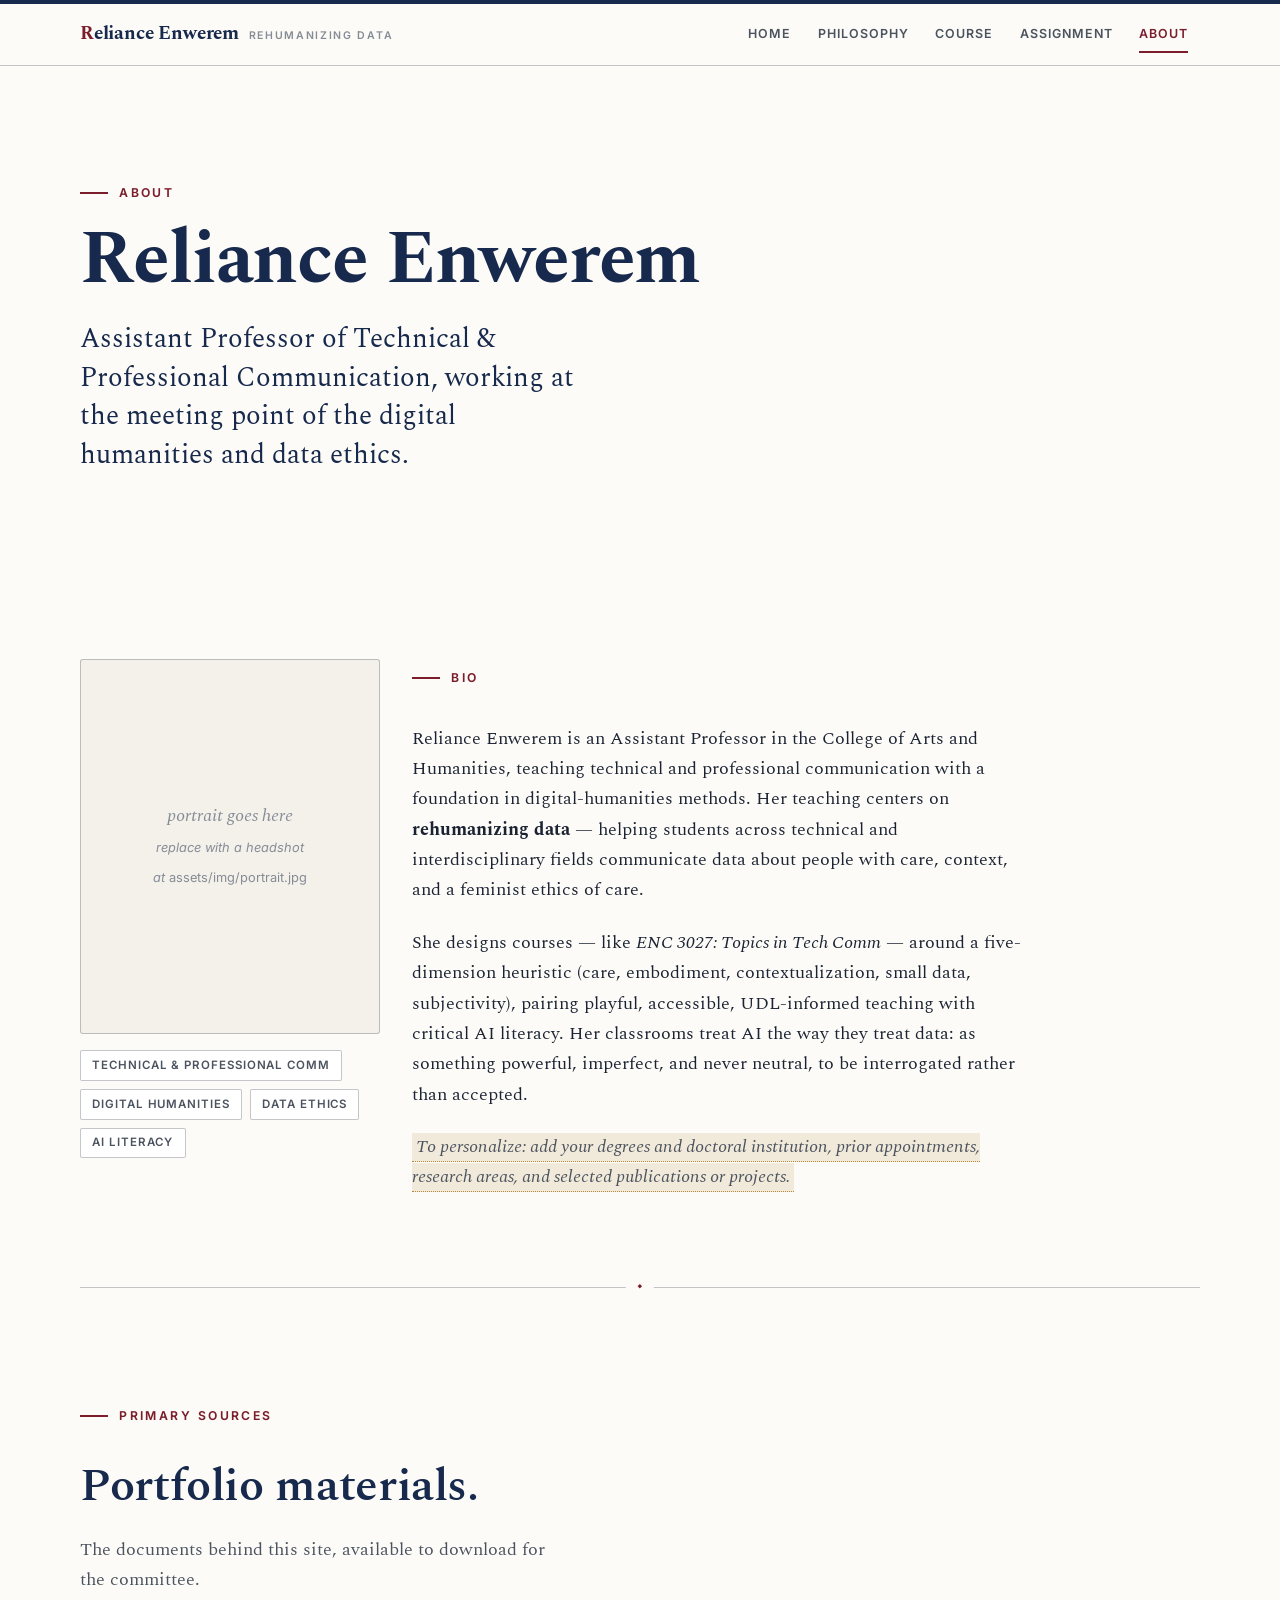
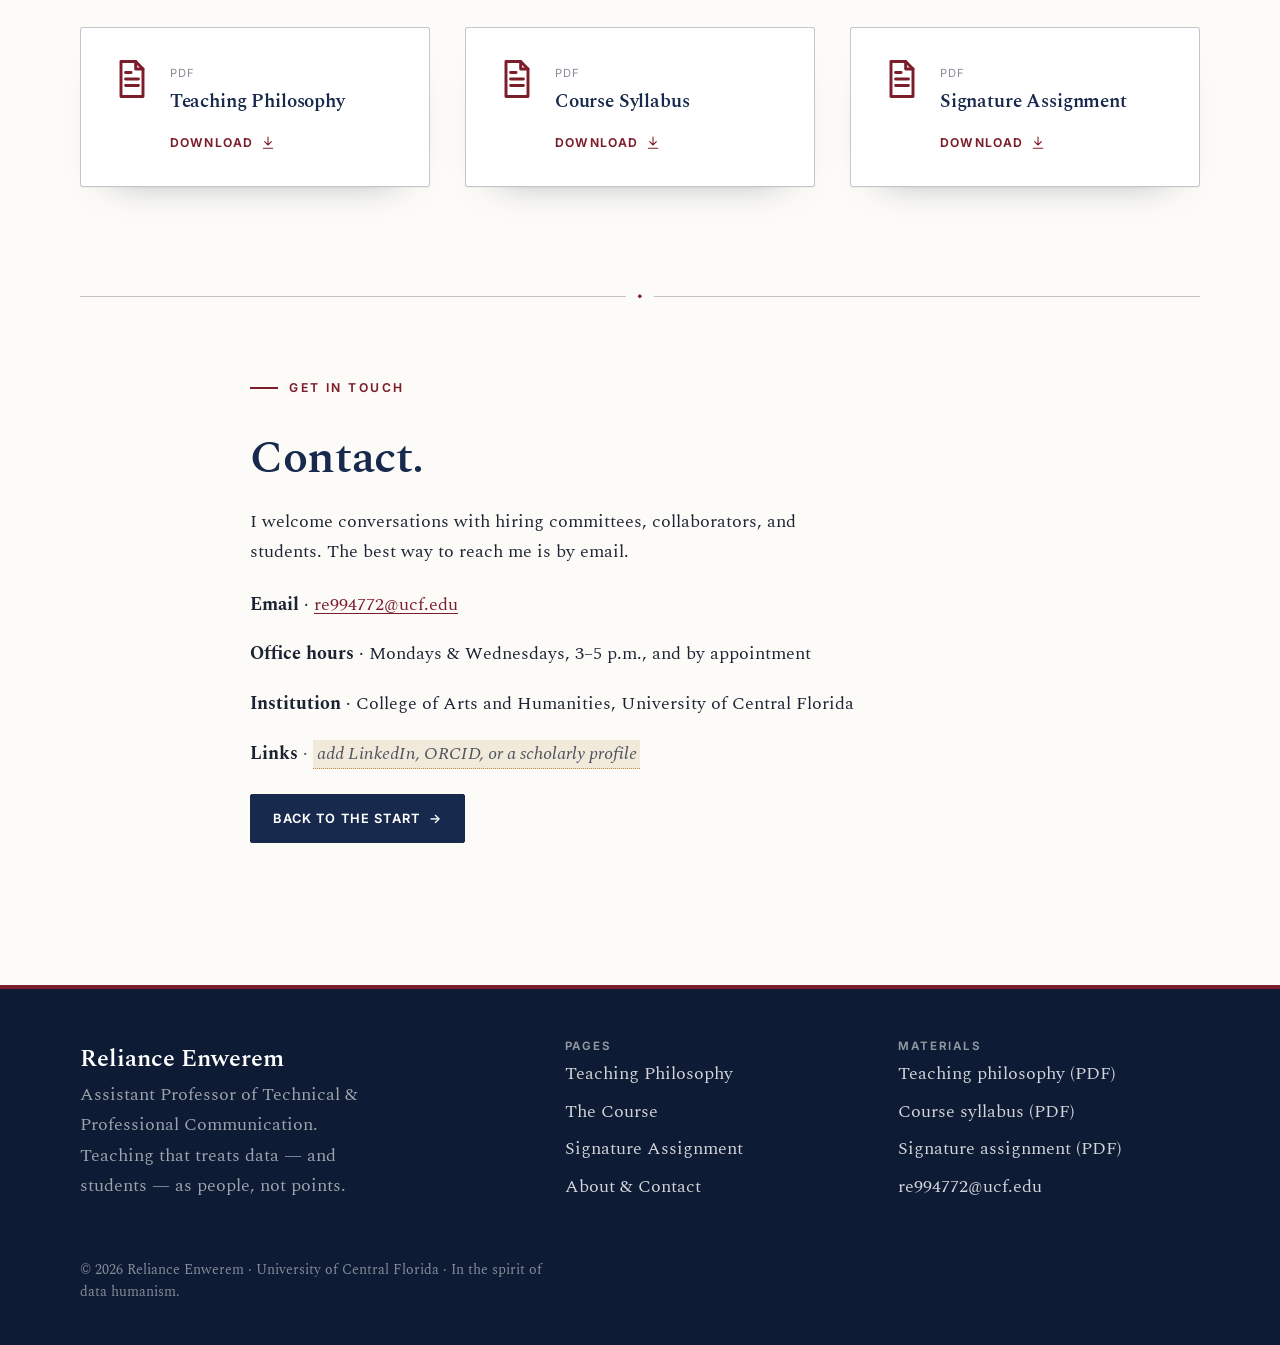
==== about.html @ 769ccdfd "Add teaching portfolio site Add a complete static teaching-portfolio site for Reliance Enwerem. New " ====
<!DOCTYPE html>
<html lang="en">
<head>
  <meta charset="utf-8">
  <meta name="viewport" content="width=device-width, initial-scale=1">
  <script>document.documentElement.classList.add('js');</script>
  <title>About &amp; Contact — Reliance Enwerem</title>
  <meta name="description" content="About Reliance Enwerem, Assistant Professor of Technical &amp; Professional Communication — teaching, digital humanities, and rehumanizing data. Contact and downloadable materials.">
  <link rel="preconnect" href="https://fonts.googleapis.com">
  <link rel="preconnect" href="https://fonts.gstatic.com" crossorigin>
  <link href="https://fonts.googleapis.com/css2?family=Spectral:ital,wght@0,400;0,500;0,600;0,700;1,400;1,500&family=Inter:wght@400;500;600;700&display=swap" rel="stylesheet">
  <link rel="stylesheet" href="assets/css/styles.css">
  <link rel="icon" href="data:image/svg+xml,%3Csvg xmlns='http://www.w3.org/2000/svg' viewBox='0 0 32 32'%3E%3Crect width='32' height='32' rx='4' fill='%2317294c'/%3E%3Crect y='27' width='32' height='5' fill='%237c1d2b'/%3E%3Ctext x='16' y='22' font-family='Georgia,serif' font-size='20' font-weight='700' fill='%23fcfbf7' text-anchor='middle'%3ER%3C/text%3E%3C/svg%3E">
</head>
<body>
  <a class="skip-link" href="#main">Skip to content</a>

  <svg class="svg-defs" aria-hidden="true" focusable="false" xmlns="http://www.w3.org/2000/svg"><defs>
    <filter id="sketch" x="-6%" y="-6%" width="112%" height="112%"><feTurbulence type="fractalNoise" baseFrequency="0.018" numOctaves="2" seed="7" result="n"/><feDisplacementMap in="SourceGraphic" in2="n" scale="2.2" xChannelSelector="R" yChannelSelector="G"/></filter>
    <symbol id="g-doc" viewBox="0 0 24 24"><g fill="none" stroke="currentColor" stroke-width="1.6" stroke-linecap="round" stroke-linejoin="round"><path d="M6 2.5h8l4 4v15H6Z"/><path d="M14 2.5v4h4M8.5 12h7M8.5 15.5h7M8.5 8.5h3"/></g></symbol>
    <symbol id="g-download" viewBox="0 0 24 24"><g fill="none" stroke="currentColor" stroke-width="1.6" stroke-linecap="round" stroke-linejoin="round"><path d="M12 3v12M7 10l5 5 5-5M5 20h14"/></g></symbol>
  </defs></svg>

  <header class="site-header">
    <div class="wrap nav">
      <a class="brand" href="index.html"><span><span class="brand-mark">R</span>eliance&nbsp;Enwerem</span> <small>rehumanizing data</small></a>
      <button class="nav-toggle" aria-expanded="false" aria-controls="nav-links">Menu</button>
      <nav aria-label="Primary">
        <ul class="nav-links" id="nav-links">
          <li><a href="index.html">Home</a></li>
          <li><a href="philosophy.html">Philosophy</a></li>
          <li><a href="course.html">Course</a></li>
          <li><a href="assignment.html">Assignment</a></li>
          <li><a href="about.html" aria-current="page">About</a></li>
        </ul>
      </nav>
    </div>
  </header>

  <main id="main">
    <section class="hero">
      <div class="wrap">
        <span class="eyebrow-hand">about</span>
        <h1>Reliance Enwerem</h1>
        <p class="lead">Assistant Professor of Technical &amp; Professional Communication, working at the meeting point of the digital humanities and data ethics.</p>
      </div>
    </section>

    <section class="section-tight">
      <div class="wrap">
        <div class="bio-layout reveal">
          <div>
            <div class="photo-slot" role="img" aria-label="Placeholder for a portrait of Reliance Enwerem">
              <span>portrait goes here<br><span style="font-family:var(--sans);font-size:0.8rem;color:var(--ink-faint)">replace with a headshot at&nbsp;<code>assets/img/portrait.jpg</code></span></span>
            </div>
            <ul class="chips" style="margin-top:1rem">
              <li class="chip">Technical &amp; Professional Comm</li>
              <li class="chip">Digital humanities</li>
              <li class="chip">Data ethics</li>
              <li class="chip">AI literacy</li>
            </ul>
          </div>
          <div class="stack">
            <span class="overline">Bio</span>
            <p>Reliance Enwerem is an Assistant Professor in the College of Arts and Humanities, teaching technical and professional communication with a foundation in digital-humanities methods. Her teaching centers on <strong>rehumanizing data</strong> — helping students across technical and interdisciplinary fields communicate data about people with care, context, and a feminist ethics of care.</p>
            <p>She designs courses — like <em>ENC&nbsp;3027: Topics in Tech Comm</em> — around a five-dimension heuristic (care, embodiment, contextualization, small data, subjectivity), pairing playful, accessible, UDL-informed teaching with critical AI literacy. Her classrooms treat AI the way they treat data: as something powerful, imperfect, and never neutral, to be interrogated rather than accepted.</p>
            <p class="muted"><span class="placeholder">To personalize: add your degrees and doctoral institution, prior appointments, research areas, and selected publications or projects.</span></p>
          </div>
        </div>
      </div>
    </section>

    <div class="wrap"><div class="rule" role="presentation"><svg viewBox="0 0 1200 22" preserveAspectRatio="none" fill="none"><path d="M4 12C120 4 240 18 360 11S600 3 720 12 960 20 1096 10 1180 12 1196 11" stroke="currentColor" stroke-width="2" stroke-linecap="round"/></svg></div></div>

    <!-- materials -->
    <section>
      <div class="wrap">
        <div class="stack reveal" style="margin-bottom:2rem">
          <span class="overline">Primary sources</span>
          <h2>Portfolio materials.</h2>
          <p class="muted" style="max-width:52ch">The documents behind this site, available to download for the committee.</p>
        </div>
        <div class="grid grid-3">
          <a class="card card-link doc-card reveal" href="documents/teaching-philosophy.pdf">
            <svg class="doc-icon" viewBox="0 0 24 24" aria-hidden="true"><use href="#g-doc"/></svg>
            <div class="doc-meta"><small>PDF</small><h3 style="margin:0.2rem 0 0.3rem;font-size:1.2rem">Teaching Philosophy</h3><span class="go">Download <svg viewBox="0 0 24 24" aria-hidden="true" style="width:16px;height:16px"><use href="#g-download"/></svg></span></div>
          </a>
          <a class="card card-link doc-card reveal" href="documents/course-syllabus.pdf">
            <svg class="doc-icon" viewBox="0 0 24 24" aria-hidden="true"><use href="#g-doc"/></svg>
            <div class="doc-meta"><small>PDF</small><h3 style="margin:0.2rem 0 0.3rem;font-size:1.2rem">Course Syllabus</h3><span class="go">Download <svg viewBox="0 0 24 24" aria-hidden="true" style="width:16px;height:16px"><use href="#g-download"/></svg></span></div>
          </a>
          <a class="card card-link doc-card reveal" href="documents/signature-assignment.pdf">
            <svg class="doc-icon" viewBox="0 0 24 24" aria-hidden="true"><use href="#g-doc"/></svg>
            <div class="doc-meta"><small>PDF</small><h3 style="margin:0.2rem 0 0.3rem;font-size:1.2rem">Signature Assignment</h3><span class="go">Download <svg viewBox="0 0 24 24" aria-hidden="true" style="width:16px;height:16px"><use href="#g-download"/></svg></span></div>
          </a>
        </div>
      </div>
    </section>

    <div class="wrap"><div class="rule" role="presentation"><svg viewBox="0 0 1200 22" preserveAspectRatio="none" fill="none"><path d="M4 11C120 19 240 4 360 12S600 20 720 11 960 3 1096 13 1180 11 1196 12" stroke="currentColor" stroke-width="2" stroke-linecap="round"/></svg></div></div>

    <!-- contact -->
    <section class="section-tight">
      <div class="wrap-narrow stack reveal">
        <span class="overline">Get in touch</span>
        <h2>Contact.</h2>
        <p>I welcome conversations with hiring committees, collaborators, and students. The best way to reach me is by email.</p>
        <ul style="list-style:none;padding:0;margin:0" class="stack">
          <li><strong>Email</strong> &middot; <a href="mailto:re994772@ucf.edu">re994772@ucf.edu</a></li>
          <li><strong>Office hours</strong> &middot; Mondays &amp; Wednesdays, 3&ndash;5&nbsp;p.m., and by appointment</li>
          <li><strong>Institution</strong> &middot; College of Arts and Humanities, University of Central Florida</li>
          <li class="muted"><strong>Links</strong> &middot; <span class="placeholder">add LinkedIn, ORCID, or a scholarly profile</span></li>
        </ul>
        <p style="margin-top:1.6rem"><a class="btn" href="index.html">Back to the start <span aria-hidden="true">→</span></a></p>
      </div>
    </section>
  </main>

  <footer class="site-footer">
    <div class="wrap footer-grid">
      <div>
        <p class="footer-sig mb-0">Reliance Enwerem</p>
        <p class="muted" style="max-width:34ch">Assistant Professor of Technical &amp; Professional Communication. Teaching that treats data — and students — as people, not points.</p>
      </div>
      <div>
        <h4>Pages</h4>
        <ul>
          <li><a href="philosophy.html">Teaching Philosophy</a></li>
          <li><a href="course.html">The Course</a></li>
          <li><a href="assignment.html">Signature Assignment</a></li>
          <li><a href="about.html">About &amp; Contact</a></li>
        </ul>
      </div>
      <div>
        <h4>Materials</h4>
        <ul>
          <li><a href="documents/teaching-philosophy.pdf">Teaching philosophy (PDF)</a></li>
          <li><a href="documents/course-syllabus.pdf">Course syllabus (PDF)</a></li>
          <li><a href="documents/signature-assignment.pdf">Signature assignment (PDF)</a></li>
          <li><a href="mailto:re994772@ucf.edu">re994772@ucf.edu</a></li>
        </ul>
      </div>
    </div>
    <div class="wrap footer-fine">
      <p class="mb-0">&copy; <span id="year">2026</span> Reliance Enwerem &middot; University of Central Florida &middot; In the spirit of data humanism.</p>
    </div>
  </footer>

  <script src="assets/js/main.js" defer></script>
</body>
</html>
---- assets/css/styles.css ----
/* =============================================================
   Rehumanizing Data — Teaching Portfolio of Reliance Enwerem
   Formal academic design system: serif, navy & oxblood, institutional restraint.
   Sections: tokens · base · typography · layout · rules · nav · hero ·
   callouts · cards · heuristic · reframe · timeline · bars · buttons ·
   footer · utilities · responsive · motion & a11y
   ============================================================= */

/* ---------- design tokens ---------- */
:root {
  --paper:       #fcfbf7;
  --paper-deep:  #f3f1ea;
  --paper-card:  #ffffff;
  --ink:         #1b2333;
  --ink-soft:    #4b535f;
  --ink-faint:   #868c96;

  --navy:        #17294c;
  --navy-deep:   #0e1b34;
  --crimson:     #7c1d2b;
  --crimson-deep:#5c1520;
  --gold:        #b48a3f;

  --line:        rgba(27, 35, 51, 0.13);
  --line-strong: rgba(27, 35, 51, 0.26);

  /* legacy aliases so component rules keep working after the re-skin */
  --accent:      var(--crimson);
  --accent-deep: var(--crimson-deep);
  --teal:        var(--navy);
  --teal-deep:   var(--navy-deep);

  --serif: "Spectral", "Hoefler Text", Georgia, "Times New Roman", serif;
  --sans:  "Inter", -apple-system, BlinkMacSystemFont, "Segoe UI", Roboto, sans-serif;
  --hand:  var(--serif);

  --measure: 68ch;
  --page-max: 1120px;
  --radius: 3px;
  --shadow-soft: 0 18px 44px -30px rgba(14, 27, 52, 0.5);
  --shadow-card: 0 1px 0 rgba(27,35,51,0.04), 0 20px 42px -34px rgba(14,27,52,0.55);
  --ease: cubic-bezier(0.22, 1, 0.36, 1);
}

/* ---------- base ---------- */
*, *::before, *::after { box-sizing: border-box; }
html { -webkit-text-size-adjust: 100%; scroll-behavior: smooth; }

body {
  margin: 0;
  font-family: var(--serif);
  font-size: clamp(1.02rem, 0.96rem + 0.28vw, 1.15rem);
  line-height: 1.65;
  color: var(--ink);
  background-color: var(--paper);
  text-rendering: optimizeLegibility;
  -webkit-font-smoothing: antialiased;
  overflow-x: hidden;
}

img, svg { max-width: 100%; height: auto; }
a { color: var(--crimson); text-underline-offset: 3px; text-decoration-thickness: 1px; }
a:hover { color: var(--crimson-deep); }

:focus-visible { outline: 3px solid var(--navy); outline-offset: 3px; border-radius: 2px; }
::selection { background: rgba(124, 29, 43, 0.15); }

.skip-link {
  position: absolute; left: -999px; top: 0; z-index: 100;
  background: var(--navy); color: #fff; padding: 0.6rem 1rem; border-radius: 0 0 var(--radius) 0;
}
.skip-link:focus { left: 0; color: #fff; }

.svg-defs { position: absolute; width: 0; height: 0; overflow: hidden; }

/* ---------- typography ---------- */
h1, h2, h3, h4 {
  font-family: var(--serif); font-weight: 600; line-height: 1.12;
  letter-spacing: -0.008em; color: var(--navy); margin: 0 0 0.5em;
}
h1 { font-size: clamp(2.5rem, 1.7rem + 3.9vw, 4.6rem); font-weight: 700; letter-spacing: -0.015em; }
h2 { font-size: clamp(1.85rem, 1.4rem + 1.9vw, 2.85rem); }
h3 { font-size: clamp(1.3rem, 1.12rem + 0.85vw, 1.65rem); }
h4 { font-size: 1.05rem; font-family: var(--sans); font-weight: 650; letter-spacing: 0.01em; color: var(--ink); }

p { max-width: var(--measure); margin: 0 0 1.2em; }
strong { font-weight: 650; color: var(--ink); }
em { font-style: italic; }

.overline, .eyebrow-hand {
  font-family: var(--sans); font-size: 0.76rem; font-weight: 640;
  letter-spacing: 0.2em; text-transform: uppercase; color: var(--crimson);
  display: inline-flex; align-items: center; gap: 0.7rem; margin-bottom: 1rem;
  transform: none;
}
.overline::before, .eyebrow-hand::before {
  content: ""; width: 28px; height: 2px; background: var(--crimson); display: inline-block;
}

.lead {
  font-family: var(--serif); font-size: clamp(1.3rem, 1.05rem + 1vw, 1.7rem);
  line-height: 1.42; font-weight: 400; color: var(--navy); max-width: 36ch;
}

blockquote {
  margin: 2rem 0; padding: 0.3rem 0 0.3rem 1.7rem; border-left: 3px solid var(--crimson);
  font-family: var(--serif); font-size: clamp(1.3rem, 1rem + 1.1vw, 1.85rem);
  line-height: 1.36; font-style: italic; color: var(--navy); max-width: 42ch;
}

/* ---------- layout ---------- */
.wrap { width: min(100% - 2.6rem, var(--page-max)); margin-inline: auto; }
.wrap-narrow { width: min(100% - 2.6rem, 780px); margin-inline: auto; }
section { padding-block: clamp(3.5rem, 2rem + 6vw, 7rem); }
.section-tight { padding-block: clamp(2.5rem, 1.5rem + 4vw, 4.5rem); }
.stack > * + * { margin-top: 1.2rem; }
.grid { display: grid; gap: clamp(1.4rem, 1rem + 1.5vw, 2.4rem); }
@media (min-width: 720px) {
  .grid-2 { grid-template-columns: repeat(2, 1fr); }
  .grid-3 { grid-template-columns: repeat(3, 1fr); }
}

/* ---------- rules / dividers (formal hairline + ornament) ---------- */
.rule { position: relative; width: 100%; height: 1px; background: var(--line-strong); margin: 0; }
.rule svg { display: none; }
.rule::after {
  content: "\25C6"; position: absolute; left: 50%; top: 50%; transform: translate(-50%, -50%);
  background: var(--paper); padding: 0 0.7rem; color: var(--crimson); font-size: 0.62rem; line-height: 1;
}

/* ---------- site header / nav ---------- */
.site-header {
  position: sticky; top: 0; z-index: 40; background: color-mix(in srgb, var(--paper) 90%, transparent);
  backdrop-filter: blur(8px); border-top: 4px solid var(--navy); border-bottom: 1px solid var(--line-strong);
}
.nav { display: flex; align-items: center; justify-content: space-between; gap: 1rem; padding-block: 0.85rem; }
.brand { display: inline-flex; align-items: baseline; gap: 0.6rem; text-decoration: none; color: var(--navy); }
.brand > span:first-child { font-family: var(--serif); font-weight: 700; font-size: 1.2rem; letter-spacing: -0.01em; }
.brand .brand-mark { color: var(--crimson); }
.brand small {
  font-family: var(--sans); font-size: 0.66rem; font-weight: 600; letter-spacing: 0.16em;
  text-transform: uppercase; color: var(--ink-faint);
}
.nav-links { display: flex; align-items: center; gap: 0.15rem; list-style: none; margin: 0; padding: 0; }
.nav-links a {
  display: inline-block; padding: 0.4rem 0.75rem; border-radius: 2px;
  font-family: var(--sans); font-size: 0.78rem; font-weight: 600; letter-spacing: 0.08em;
  text-transform: uppercase; color: var(--ink-soft); text-decoration: none; position: relative;
  transition: color 0.2s var(--ease);
}
.nav-links a:hover { color: var(--navy); }
.nav-links a[aria-current="page"] { color: var(--crimson); }
.nav-links a[aria-current="page"]::after {
  content: ""; position: absolute; left: 0.75rem; right: 0.75rem; bottom: -0.1rem; height: 2px; background: var(--crimson);
}
.nav-toggle {
  display: none; background: none; border: 1px solid var(--line-strong); border-radius: 2px;
  padding: 0.45rem 0.7rem; cursor: pointer; color: var(--navy);
  font-family: var(--sans); font-size: 0.75rem; font-weight: 650; letter-spacing: 0.12em; text-transform: uppercase;
}
@media (max-width: 760px) {
  .nav-toggle { display: inline-flex; }
  .nav-links {
    position: absolute; inset: 100% 0 auto 0; flex-direction: column; align-items: stretch; gap: 0;
    background: var(--paper); border-bottom: 1px solid var(--line-strong); padding: 0.4rem 1.3rem 1rem; box-shadow: var(--shadow-soft);
  }
  .nav-links[hidden] { display: none; }
  .nav-links a { padding: 0.75rem 0.4rem; font-size: 0.82rem; border-bottom: 1px solid var(--line); }
  .nav-links a[aria-current="page"]::after { display: none; }
}

/* ---------- hero ---------- */
.hero { position: relative; padding-block: clamp(3rem, 2rem + 6vw, 7rem) clamp(2.5rem, 2rem + 4vw, 5rem); }
.hero h1 { margin-bottom: 0.25em; }
.hero .thesis { font-family: var(--serif); font-style: italic; font-weight: 500; color: var(--crimson); }
.hero-grid { display: grid; gap: 2.4rem; align-items: end; }
@media (min-width: 860px) { .hero-grid { grid-template-columns: 1.45fr 1fr; } }

/* ---------- callouts (formerly hand annotations) ---------- */
.aside-note {
  font-family: var(--serif); font-style: italic; font-size: 1.18rem; line-height: 1.4; color: var(--navy);
  background: rgba(23, 41, 76, 0.05); border-left: 3px solid var(--navy);
  padding: 1rem 1.2rem; border-radius: 0 var(--radius) var(--radius) 0; max-width: 34ch; transform: none;
}
.marginalia { font-family: var(--serif); font-style: italic; font-size: 1.05rem; color: var(--ink-soft); transform: none; }
.annotate { font-family: var(--serif); font-style: italic; font-size: 1.15rem; color: var(--crimson); }
.circled { color: var(--crimson); font-weight: 600; }
.circled::after { display: none; }

/* ---------- cards ---------- */
.card {
  position: relative; background: var(--paper-card); border: 1px solid var(--line-strong); border-radius: var(--radius);
  padding: clamp(1.4rem, 1rem + 1vw, 2rem); box-shadow: var(--shadow-card);
}
.card::before { display: none; }
.card h3 { margin-top: 0; }
.card .num { font-family: var(--serif); font-size: 2.5rem; font-weight: 600; color: var(--crimson); line-height: 1; display: block; margin-bottom: 0.4rem; }
.card-link { display: block; text-decoration: none; color: inherit; transition: transform 0.22s var(--ease), box-shadow 0.22s var(--ease), border-color 0.22s var(--ease); }
.card-link:hover { transform: translateY(-4px); border-color: var(--navy); box-shadow: 0 26px 48px -34px rgba(14,27,52,0.6); }
.card-link:hover h3 { color: var(--crimson); }
.card .go {
  font-family: var(--sans); font-weight: 650; font-size: 0.76rem; text-transform: uppercase; letter-spacing: 0.1em;
  color: var(--crimson); margin-top: 1rem; display: inline-flex; align-items: center; gap: 0.4rem;
}

/* chips */
.chips { display: flex; flex-wrap: wrap; gap: 0.5rem; list-style: none; padding: 0; margin: 0; }
.chip {
  font-family: var(--sans); font-size: 0.72rem; font-weight: 600; letter-spacing: 0.08em; text-transform: uppercase;
  padding: 0.3rem 0.7rem; border: 1px solid var(--line-strong); border-radius: 2px; color: var(--ink-soft); background: var(--paper-card);
}

/* ---------- heuristic explorer ---------- */
.heuristic { display: grid; gap: 1.8rem; }
@media (min-width: 820px) { .heuristic { grid-template-columns: minmax(260px, 340px) 1fr; align-items: start; } }
.heuristic-list { display: flex; flex-wrap: wrap; gap: 0.6rem; padding: 0; margin: 0; list-style: none; }
@media (min-width: 820px) { .heuristic-list { flex-direction: column; flex-wrap: nowrap; } }
.heuristic-tab {
  display: flex; align-items: center; gap: 0.9rem; width: 100%; padding: 0.8rem 0.95rem;
  background: var(--paper-card); border: 1px solid var(--line-strong); border-radius: var(--radius);
  font-family: var(--serif); font-size: 1.2rem; color: var(--navy); cursor: pointer; text-align: left;
  transition: all 0.2s var(--ease);
}
.heuristic-tab .glyph { flex: 0 0 38px; width: 38px; height: 38px; color: var(--ink-soft); }
.heuristic-tab:hover { border-color: var(--navy); }
.heuristic-tab[aria-selected="true"] { background: var(--navy); color: #fff; border-color: var(--navy); }
.heuristic-tab[aria-selected="true"] .glyph { color: var(--gold); }
.heuristic-panel {
  background: var(--paper-card); border: 1px solid var(--line-strong); border-top: 3px solid var(--crimson);
  border-radius: var(--radius); padding: clamp(1.5rem, 1rem + 1.5vw, 2.4rem); box-shadow: var(--shadow-card); min-height: 260px;
}
.heuristic-panel .panel-glyph { width: 60px; height: 60px; color: var(--crimson); margin-bottom: 0.7rem; }
.heuristic-panel h3 { margin: 0 0 0.2rem; }
.heuristic-panel .def { font-family: var(--serif); font-size: 1.15rem; font-style: italic; color: var(--ink-soft); margin-bottom: 1rem; }
.heuristic-panel .in-practice { font-family: var(--sans); font-size: 0.72rem; font-weight: 650; letter-spacing: 0.14em; text-transform: uppercase; color: var(--crimson); display: block; margin-bottom: 0.4rem; }
.panel-fade { animation: fade-up 0.4s var(--ease); }

/* ---------- datafied <-> rehumanized reframe ---------- */
.reframe { background: var(--paper-card); border-radius: var(--radius); overflow: hidden; border: 1px solid var(--line-strong); box-shadow: var(--shadow-card); }
.reframe-head { display: flex; flex-wrap: wrap; align-items: center; justify-content: space-between; gap: 1rem; padding: 1.3rem clamp(1.2rem,1rem+1vw,2rem) 0; }
.switch { display: inline-flex; align-items: stretch; background: var(--paper-deep); border: 1px solid var(--line-strong); border-radius: 999px; padding: 4px; gap: 4px; position: relative; }
.switch button {
  font-family: var(--sans); font-weight: 640; font-size: 0.74rem; letter-spacing: 0.1em; text-transform: uppercase;
  border: none; background: none; color: var(--ink-soft); cursor: pointer; padding: 0.5rem 1.1rem; border-radius: 999px;
  transition: color 0.25s var(--ease); z-index: 1;
}
.switch button[aria-pressed="true"] { color: #fff; }
.switch .thumb { position: absolute; top: 4px; bottom: 4px; left: 4px; width: calc(50% - 4px); border-radius: 999px; background: var(--navy); transition: transform 0.32s var(--ease), background 0.32s var(--ease); z-index: 0; }
.switch[data-mode="rehumanized"] .thumb { transform: translateX(100%); background: var(--crimson); }
.reframe-body { padding: 1.4rem clamp(1.2rem,1rem+1vw,2rem) 1.8rem; }
.reframe-view { display: none; }
.reframe-view.is-active { display: block; animation: fade-up 0.45s var(--ease); }
.reframe-view .stat { font-family: var(--serif); font-size: clamp(2.6rem, 1.6rem + 3.4vw, 4.2rem); font-weight: 700; line-height: 1; }
.reframe-view[data-view="datafied"] .stat { color: var(--navy); }
.reframe-view[data-view="rehumanized"] .stat { color: var(--crimson); }
.reframe-view[data-view="datafied"] p:not(.reframe-caption) { color: var(--ink-soft); }
.reframe-caption { font-family: var(--serif); font-style: italic; font-size: 1.12rem; color: var(--ink-soft); margin-top: 0.7rem; }

/* ---------- timeline / scaffold ---------- */
.timeline { position: relative; list-style: none; margin: 0; padding: 0; }
.timeline::before { content: ""; position: absolute; left: 15px; top: 8px; bottom: 8px; width: 1px; background: var(--line-strong); }
.tl-item { position: relative; padding: 0 0 1.6rem 3.2rem; }
.tl-item .dot {
  position: absolute; left: 3px; top: 2px; width: 26px; height: 26px; border-radius: 50%;
  background: var(--paper-card); border: 1.5px solid var(--navy); color: var(--navy);
  display: grid; place-items: center; font-family: var(--serif); font-weight: 650; font-size: 0.85rem;
}
.tl-item[data-stage="2"] .dot { border-color: var(--crimson); color: var(--crimson); }
.tl-toggle {
  width: 100%; text-align: left; background: var(--paper-card); border: 1px solid var(--line-strong); border-radius: var(--radius);
  padding: 0.9rem 1.1rem; cursor: pointer; display: flex; justify-content: space-between; align-items: center; gap: 1rem;
  font-family: inherit; color: inherit; transition: border-color 0.2s var(--ease); }
.tl-toggle:hover { border-color: var(--navy); }
.tl-toggle .tl-title { font-family: var(--serif); font-size: 1.18rem; font-weight: 600; color: var(--navy); }
.tl-toggle .tl-meta { font-family: var(--sans); font-size: 0.72rem; font-weight: 600; letter-spacing: 0.08em; text-transform: uppercase; color: var(--crimson); }
.tl-toggle .caret { transition: transform 0.25s var(--ease); color: var(--ink-faint); }
.tl-toggle[aria-expanded="true"] .caret { transform: rotate(90deg); }
.tl-detail[hidden] { display: none; }
.tl-detail-inner { padding: 1rem 1.1rem 0.4rem; }
.tl-detail-inner p:last-child { margin-bottom: 0; }

.due {
  display: inline-block; font-family: var(--sans); font-size: 0.68rem; font-weight: 650; letter-spacing: 0.08em; text-transform: uppercase;
  color: #fff; background: var(--crimson); padding: 0.14rem 0.55rem; border-radius: 2px; margin-left: 0.3rem; vertical-align: middle;
}

/* ---------- assessment bars ---------- */
.bars { display: grid; gap: 0.9rem; margin: 1.5rem 0; }
.bar-row { display: grid; grid-template-columns: 1fr; gap: 0.3rem; }
.bar-label { display: flex; justify-content: space-between; font-size: 0.98rem; }
.bar-label b { font-family: var(--serif); color: var(--crimson); }
.bar-track { height: 14px; background: var(--paper-deep); border: 1px solid var(--line-strong); border-radius: 2px; overflow: hidden; }
.bar-fill { height: 100%; background: var(--navy); border-radius: 0; transform-origin: left; transform: scaleX(var(--pct, 0)); transition: transform 1s var(--ease); }

/* ---------- buttons ---------- */
.btn {
  display: inline-flex; align-items: center; gap: 0.55rem; font-family: var(--sans); font-weight: 640; font-size: 0.8rem;
  letter-spacing: 0.09em; text-transform: uppercase; text-decoration: none; cursor: pointer;
  padding: 0.8rem 1.4rem; border-radius: 2px; border: 1.5px solid var(--navy); background: var(--navy); color: #fff;
  transition: background 0.2s var(--ease), border-color 0.2s var(--ease), transform 0.2s var(--ease);
}
.btn:hover { transform: translateY(-2px); background: var(--crimson); border-color: var(--crimson); color: #fff; }
.btn-ghost { background: transparent; color: var(--navy); }
.btn-ghost:hover { background: var(--navy); color: #fff; border-color: var(--navy); }

/* download cards */
.doc-card { display: flex; gap: 1rem; align-items: flex-start; text-decoration: none; color: inherit; }
.doc-card .doc-icon { flex: 0 0 44px; color: var(--crimson); }
.doc-card .doc-meta small { font-family: var(--sans); font-size: 0.7rem; color: var(--ink-faint); letter-spacing: 0.1em; text-transform: uppercase; }

/* about-page bio layout */
.bio-layout { display: grid; gap: 2rem; }
@media (min-width: 760px) { .bio-layout { grid-template-columns: 300px 1fr; align-items: start; } }

/* photo slot */
.photo-slot {
  aspect-ratio: 4/5; border: 1px solid var(--line-strong); border-radius: var(--radius); display: grid; place-items: center;
  text-align: center; color: var(--ink-faint); font-family: var(--serif); font-style: italic; font-size: 1.15rem;
  background: var(--paper-deep); padding: 1rem;
}
.photo-slot code { font-family: var(--sans); font-style: normal; }

/* placeholder marker */
.placeholder { background: rgba(180, 138, 63, 0.16); border-bottom: 1px dotted var(--gold); padding: 0 0.2em; font-style: italic; }

/* ---------- footer (deep navy masthead) ---------- */
.site-footer { margin-top: 3rem; background: var(--navy-deep); color: rgba(255,255,255,0.78); padding-block: 3.2rem 2.6rem; border-top: 4px solid var(--crimson); }
.footer-grid { display: grid; gap: 2rem; }
@media (min-width: 720px) { .footer-grid { grid-template-columns: 1.5fr 1fr 1fr; } }
.site-footer h4 { font-family: var(--sans); font-size: 0.72rem; letter-spacing: 0.16em; text-transform: uppercase; color: rgba(255,255,255,0.55); }
.site-footer ul { list-style: none; margin: 0; padding: 0; }
.site-footer li { margin-bottom: 0.45rem; }
.site-footer a { color: rgba(255,255,255,0.82); text-decoration: none; }
.site-footer a:hover { color: #fff; text-decoration: underline; text-decoration-color: var(--crimson); }
.site-footer .muted { color: rgba(255,255,255,0.6); }
.footer-sig { font-family: var(--serif); font-size: 1.5rem; font-weight: 600; color: #fff; }
.footer-fine { margin-top: 2.2rem; font-size: 0.85rem; color: rgba(255,255,255,0.5); }

/* ---------- utilities ---------- */
.text-hand { font-family: var(--serif); font-style: italic; }
.text-center { text-align: center; }
.accent { color: var(--crimson); }
.muted { color: var(--ink-soft); }
.mt-0 { margin-top: 0; } .mb-0 { margin-bottom: 0; }
.hide { display: none !important; }
.reveal { transition: opacity 0.7s var(--ease), transform 0.7s var(--ease); }
html.js .reveal { opacity: 0; transform: translateY(20px); }
html.js .reveal.in { opacity: 1; transform: none; }
.tilt-l, .tilt-r { transform: none; }

/* ---------- animations ---------- */
@keyframes fade-up { from { opacity: 0; transform: translateY(12px); } to { opacity: 1; transform: none; } }

/* ---------- responsive ---------- */
@media (max-width: 520px) {
  blockquote { font-size: 1.25rem; }
  .arc-week { grid-template-columns: 1fr; }
  .hero { padding-top: 2rem; }
}

/* ---------- motion & accessibility preferences ---------- */
@media (prefers-reduced-motion: reduce) {
  * { animation-duration: 0.001ms !important; animation-iteration-count: 1 !important;
      transition-duration: 0.001ms !important; scroll-behavior: auto !important; }
  html.js .reveal { opacity: 1 !important; transform: none !important; }
}
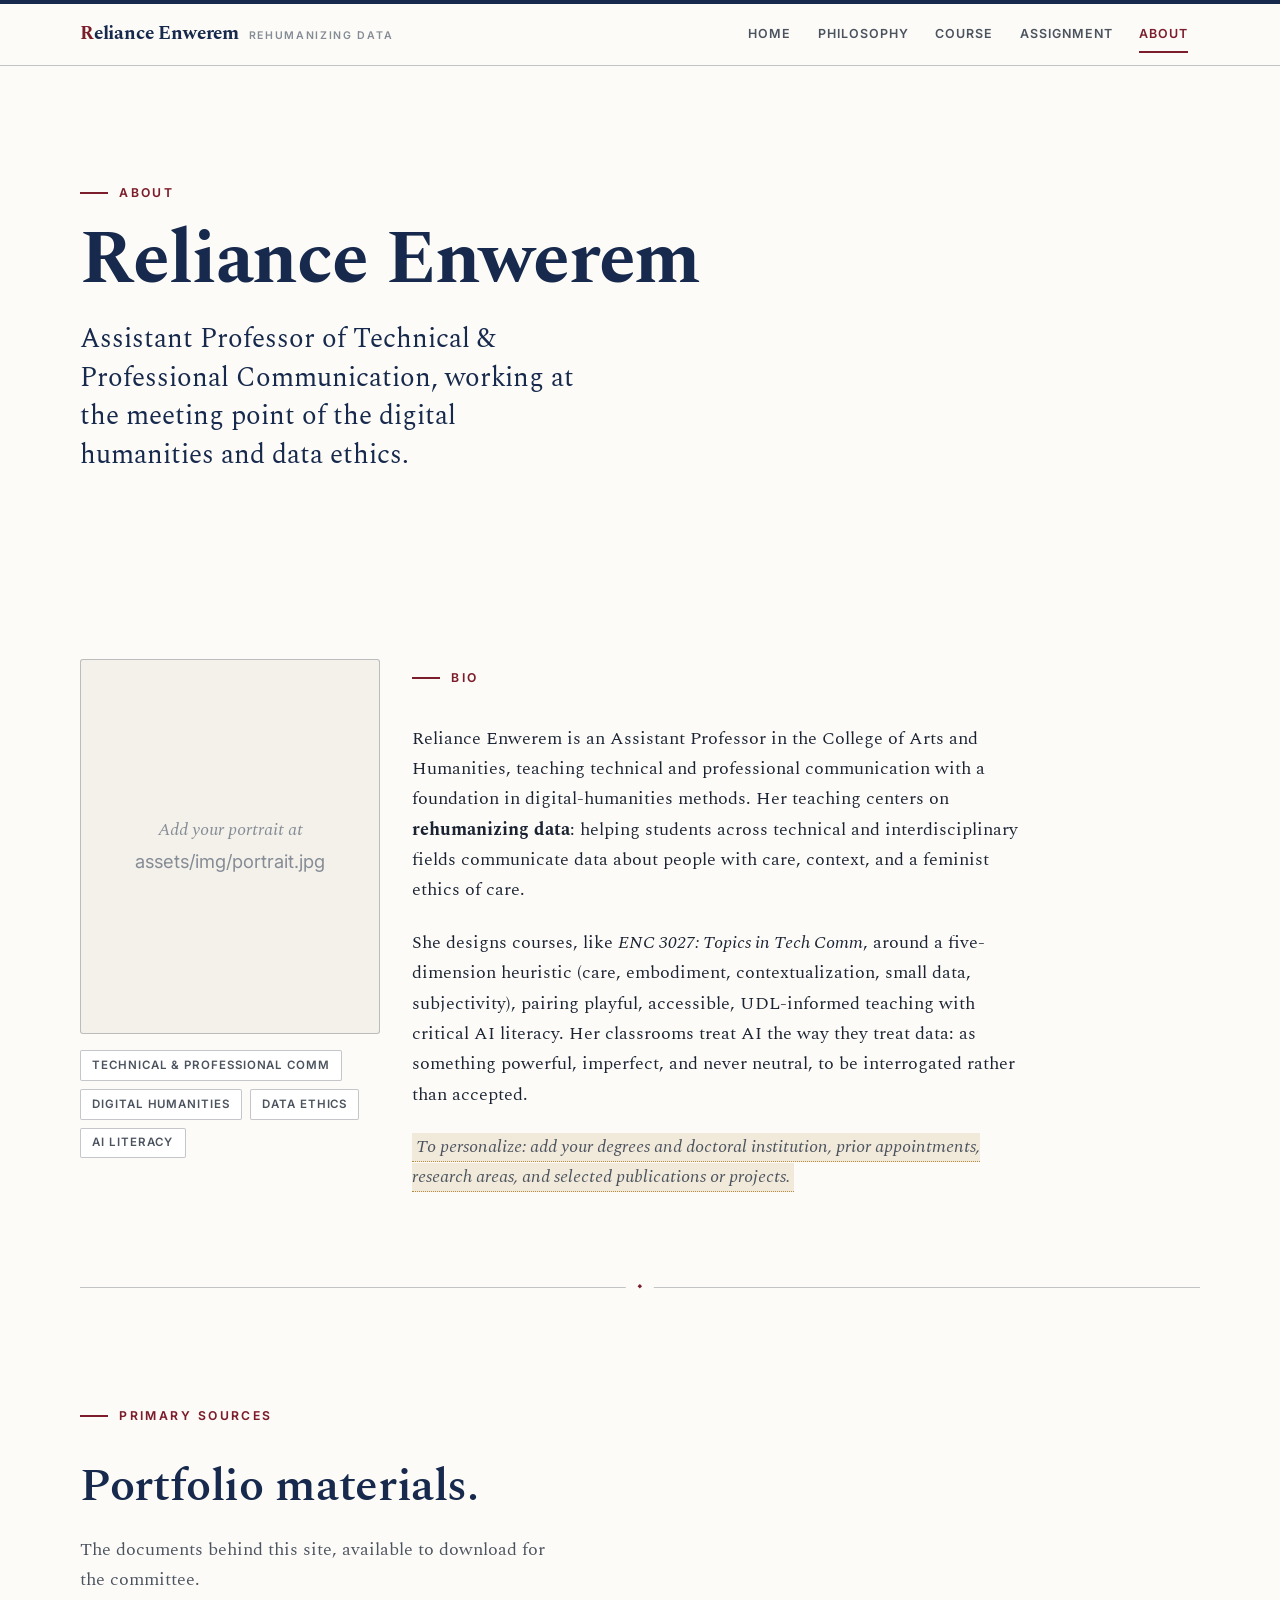
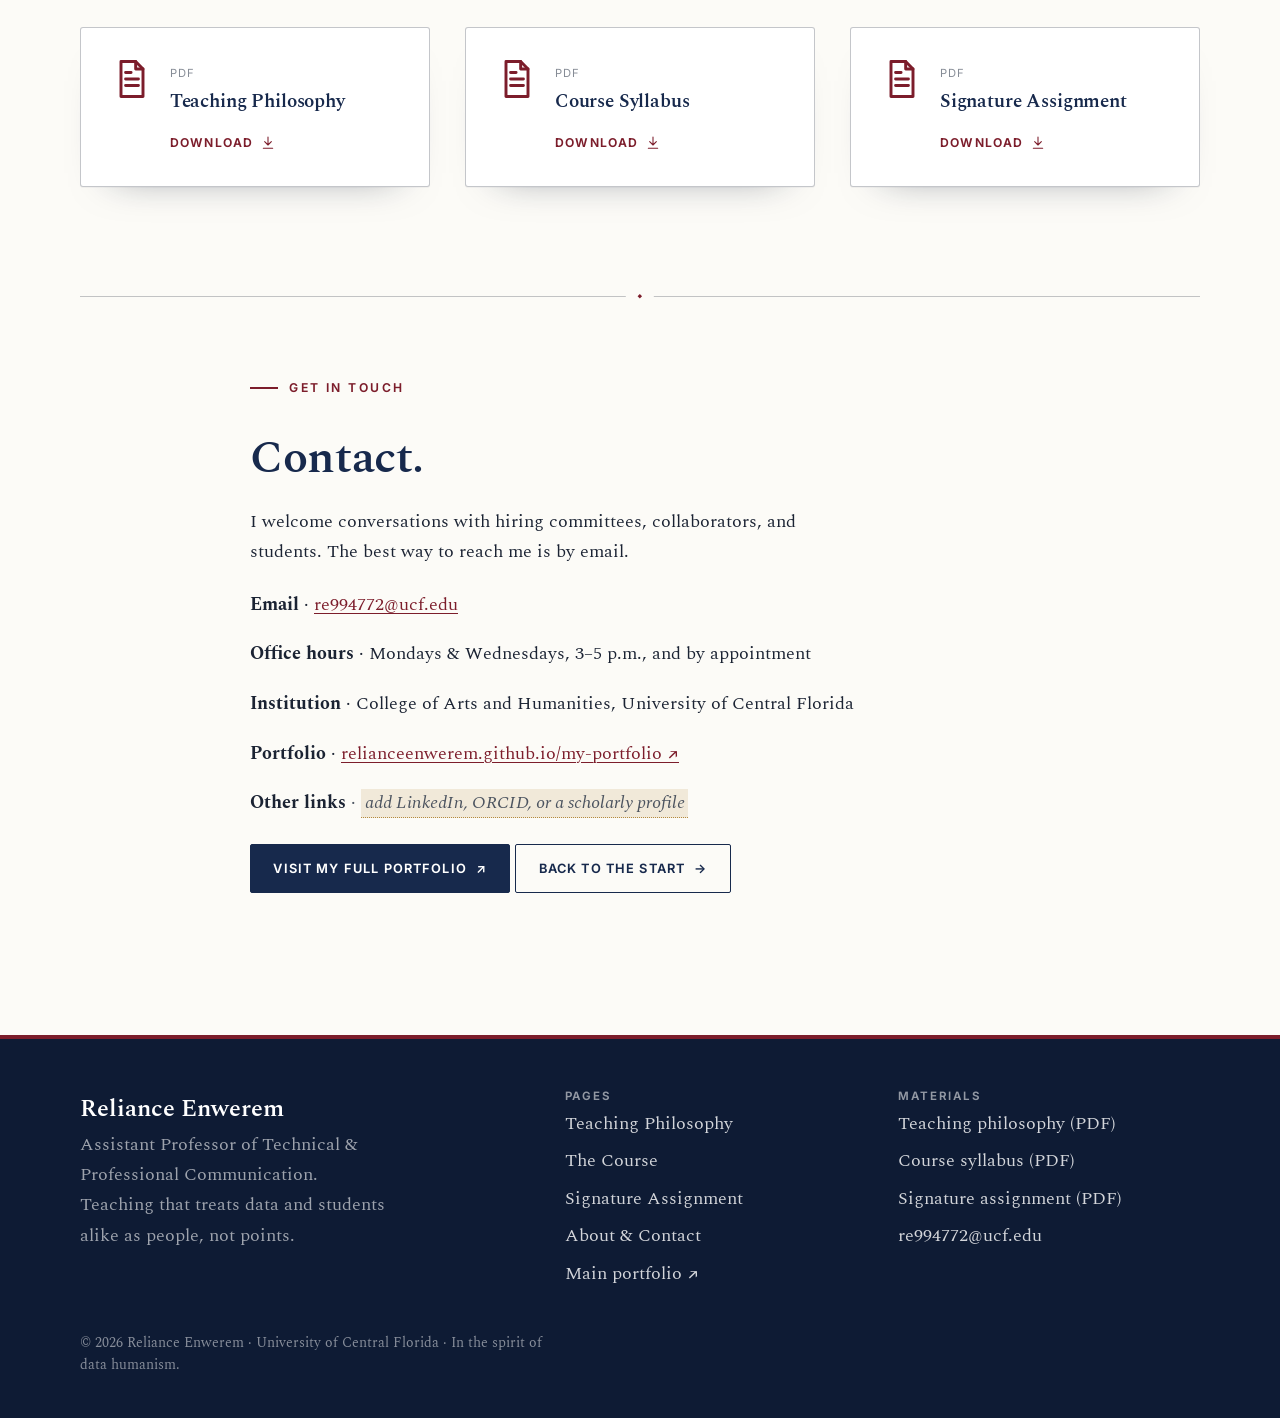
==== commit fae934ac: "Polish content, add portrait support and CSS tweaks Copyedits across pages (titles, meta description" ====
--- a/about.html
+++ b/about.html
@@ -4,8 +4,8 @@
   <meta charset="utf-8">
   <meta name="viewport" content="width=device-width, initial-scale=1">
   <script>document.documentElement.classList.add('js');</script>
-  <title>About &amp; Contact — Reliance Enwerem</title>
-  <meta name="description" content="About Reliance Enwerem, Assistant Professor of Technical &amp; Professional Communication — teaching, digital humanities, and rehumanizing data. Contact and downloadable materials.">
+  <title>About &amp; Contact &middot; Reliance Enwerem</title>
+  <meta name="description" content="About Reliance Enwerem, Assistant Professor of Technical &amp; Professional Communication: teaching, digital humanities, and rehumanizing data. Contact and downloadable materials.">
   <link rel="preconnect" href="https://fonts.googleapis.com">
   <link rel="preconnect" href="https://fonts.gstatic.com" crossorigin>
   <link href="https://fonts.googleapis.com/css2?family=Spectral:ital,wght@0,400;0,500;0,600;0,700;1,400;1,500&family=Inter:wght@400;500;600;700&display=swap" rel="stylesheet">
@@ -50,8 +50,9 @@
       <div class="wrap">
         <div class="bio-layout reveal">
           <div>
-            <div class="photo-slot" role="img" aria-label="Placeholder for a portrait of Reliance Enwerem">
-              <span>portrait goes here<br><span style="font-family:var(--sans);font-size:0.8rem;color:var(--ink-faint)">replace with a headshot at&nbsp;<code>assets/img/portrait.jpg</code></span></span>
+            <img class="portrait" src="assets/img/portrait.jpg" alt="Portrait of Reliance Enwerem" width="600" height="750" onerror="this.hidden=true; var f=document.getElementById('portrait-fallback'); if(f) f.hidden=false;">
+            <div class="photo-slot" id="portrait-fallback" role="img" aria-label="Portrait of Reliance Enwerem (image not yet added)" hidden>
+              <span>Add your portrait at<br><code>assets/img/portrait.jpg</code></span>
             </div>
             <ul class="chips" style="margin-top:1rem">
               <li class="chip">Technical &amp; Professional Comm</li>
@@ -62,8 +63,8 @@
           </div>
           <div class="stack">
             <span class="overline">Bio</span>
-            <p>Reliance Enwerem is an Assistant Professor in the College of Arts and Humanities, teaching technical and professional communication with a foundation in digital-humanities methods. Her teaching centers on <strong>rehumanizing data</strong> — helping students across technical and interdisciplinary fields communicate data about people with care, context, and a feminist ethics of care.</p>
-            <p>She designs courses — like <em>ENC&nbsp;3027: Topics in Tech Comm</em> — around a five-dimension heuristic (care, embodiment, contextualization, small data, subjectivity), pairing playful, accessible, UDL-informed teaching with critical AI literacy. Her classrooms treat AI the way they treat data: as something powerful, imperfect, and never neutral, to be interrogated rather than accepted.</p>
+            <p>Reliance Enwerem is an Assistant Professor in the College of Arts and Humanities, teaching technical and professional communication with a foundation in digital-humanities methods. Her teaching centers on <strong>rehumanizing data</strong>: helping students across technical and interdisciplinary fields communicate data about people with care, context, and a feminist ethics of care.</p>
+            <p>She designs courses, like <em>ENC&nbsp;3027: Topics in Tech Comm</em>, around a five-dimension heuristic (care, embodiment, contextualization, small data, subjectivity), pairing playful, accessible, UDL-informed teaching with critical AI literacy. Her classrooms treat AI the way they treat data: as something powerful, imperfect, and never neutral, to be interrogated rather than accepted.</p>
             <p class="muted"><span class="placeholder">To personalize: add your degrees and doctoral institution, prior appointments, research areas, and selected publications or projects.</span></p>
           </div>
         </div>
@@ -109,9 +110,10 @@
           <li><strong>Email</strong> &middot; <a href="mailto:re994772@ucf.edu">re994772@ucf.edu</a></li>
           <li><strong>Office hours</strong> &middot; Mondays &amp; Wednesdays, 3&ndash;5&nbsp;p.m., and by appointment</li>
           <li><strong>Institution</strong> &middot; College of Arts and Humanities, University of Central Florida</li>
-          <li class="muted"><strong>Links</strong> &middot; <span class="placeholder">add LinkedIn, ORCID, or a scholarly profile</span></li>
+          <li><strong>Portfolio</strong> &middot; <a href="https://relianceenwerem.github.io/my-portfolio/" target="_blank" rel="noopener">relianceenwerem.github.io/my-portfolio <span aria-hidden="true">&#8599;</span></a></li>
+          <li class="muted"><strong>Other links</strong> &middot; <span class="placeholder">add LinkedIn, ORCID, or a scholarly profile</span></li>
         </ul>
-        <p style="margin-top:1.6rem"><a class="btn" href="index.html">Back to the start <span aria-hidden="true">→</span></a></p>
+        <p style="margin-top:1.6rem"><a class="btn" href="https://relianceenwerem.github.io/my-portfolio/" target="_blank" rel="noopener">Visit my full portfolio <span aria-hidden="true">&#8599;</span></a> <a class="btn btn-ghost" href="index.html">Back to the start <span aria-hidden="true">&rarr;</span></a></p>
       </div>
     </section>
   </main>
@@ -120,7 +122,7 @@
     <div class="wrap footer-grid">
       <div>
         <p class="footer-sig mb-0">Reliance Enwerem</p>
-        <p class="muted" style="max-width:34ch">Assistant Professor of Technical &amp; Professional Communication. Teaching that treats data — and students — as people, not points.</p>
+        <p class="muted" style="max-width:34ch">Assistant Professor of Technical &amp; Professional Communication. Teaching that treats data and students alike as people, not points.</p>
       </div>
       <div>
         <h4>Pages</h4>
@@ -129,6 +131,7 @@
           <li><a href="course.html">The Course</a></li>
           <li><a href="assignment.html">Signature Assignment</a></li>
           <li><a href="about.html">About &amp; Contact</a></li>
+          <li><a href="https://relianceenwerem.github.io/my-portfolio/" target="_blank" rel="noopener">Main portfolio <span aria-hidden="true">&#8599;</span></a></li>
         </ul>
       </div>
       <div>
--- a/assets/css/styles.css
+++ b/assets/css/styles.css
@@ -1,5 +1,5 @@
 /* =============================================================
-   Rehumanizing Data — Teaching Portfolio of Reliance Enwerem
+   Rehumanizing Data - Teaching Portfolio of Reliance Enwerem
    Formal academic design system: serif, navy & oxblood, institutional restraint.
    Sections: tokens · base · typography · layout · rules · nav · hero ·
    callouts · cards · heuristic · reframe · timeline · bars · buttons ·
@@ -44,6 +44,7 @@
 
 /* ---------- base ---------- */
 *, *::before, *::after { box-sizing: border-box; }
+[hidden] { display: none !important; }
 html { -webkit-text-size-adjust: 100%; scroll-behavior: smooth; }
 
 body {
@@ -203,6 +204,14 @@
   color: var(--crimson); margin-top: 1rem; display: inline-flex; align-items: center; gap: 0.4rem;
 }
 
+/* bulleted lists (student learning outcomes, etc.) */
+.marker-list { list-style: none; margin: 0; padding: 0; }
+.marker-list > li { position: relative; padding-left: 1.6rem; }
+.marker-list > li::before {
+  content: ""; position: absolute; left: 0; top: 0.62em; width: 8px; height: 8px;
+  background: var(--crimson); border-radius: 1px; transform: rotate(45deg);
+}
+
 /* chips */
 .chips { display: flex; flex-wrap: wrap; gap: 0.5rem; list-style: none; padding: 0; margin: 0; }
 .chip {
@@ -238,15 +247,15 @@
 /* ---------- datafied <-> rehumanized reframe ---------- */
 .reframe { background: var(--paper-card); border-radius: var(--radius); overflow: hidden; border: 1px solid var(--line-strong); box-shadow: var(--shadow-card); }
 .reframe-head { display: flex; flex-wrap: wrap; align-items: center; justify-content: space-between; gap: 1rem; padding: 1.3rem clamp(1.2rem,1rem+1vw,2rem) 0; }
-.switch { display: inline-flex; align-items: stretch; background: var(--paper-deep); border: 1px solid var(--line-strong); border-radius: 999px; padding: 4px; gap: 4px; position: relative; }
+.switch { display: inline-flex; align-items: stretch; background: var(--paper); border: 2px solid var(--crimson); border-radius: 999px; padding: 5px; gap: 4px; position: relative; box-shadow: 0 7px 20px -10px rgba(124, 29, 43, 0.55); }
 .switch button {
-  font-family: var(--sans); font-weight: 640; font-size: 0.74rem; letter-spacing: 0.1em; text-transform: uppercase;
-  border: none; background: none; color: var(--ink-soft); cursor: pointer; padding: 0.5rem 1.1rem; border-radius: 999px;
+  font-family: var(--sans); font-weight: 700; font-size: 0.8rem; letter-spacing: 0.09em; text-transform: uppercase;
+  border: none; background: none; color: var(--crimson); cursor: pointer; padding: 0.55rem 1.3rem; border-radius: 999px;
   transition: color 0.25s var(--ease); z-index: 1;
 }
 .switch button[aria-pressed="true"] { color: #fff; }
-.switch .thumb { position: absolute; top: 4px; bottom: 4px; left: 4px; width: calc(50% - 4px); border-radius: 999px; background: var(--navy); transition: transform 0.32s var(--ease), background 0.32s var(--ease); z-index: 0; }
-.switch[data-mode="rehumanized"] .thumb { transform: translateX(100%); background: var(--crimson); }
+.switch .thumb { position: absolute; top: 5px; bottom: 5px; left: 5px; width: calc(50% - 5px); border-radius: 999px; background: var(--crimson); transition: transform 0.32s var(--ease); z-index: 0; box-shadow: 0 2px 9px -2px rgba(124, 29, 43, 0.65); }
+.switch[data-mode="rehumanized"] .thumb { transform: translateX(100%); }
 .reframe-body { padding: 1.4rem clamp(1.2rem,1rem+1vw,2rem) 1.8rem; }
 .reframe-view { display: none; }
 .reframe-view.is-active { display: block; animation: fade-up 0.45s var(--ease); }
@@ -312,7 +321,14 @@
 .bio-layout { display: grid; gap: 2rem; }
 @media (min-width: 760px) { .bio-layout { grid-template-columns: 300px 1fr; align-items: start; } }
 
-/* photo slot */
+/* portrait */
+.portrait {
+  width: 100%; aspect-ratio: 4 / 5; object-fit: cover; display: block;
+  border: 1px solid var(--line-strong); border-radius: var(--radius);
+  background: var(--paper-deep); box-shadow: var(--shadow-card);
+}
+
+/* photo slot (fallback / unused once portrait is added) */
 .photo-slot {
   aspect-ratio: 4/5; border: 1px solid var(--line-strong); border-radius: var(--radius); display: grid; place-items: center;
   text-align: center; color: var(--ink-faint); font-family: var(--serif); font-style: italic; font-size: 1.15rem;
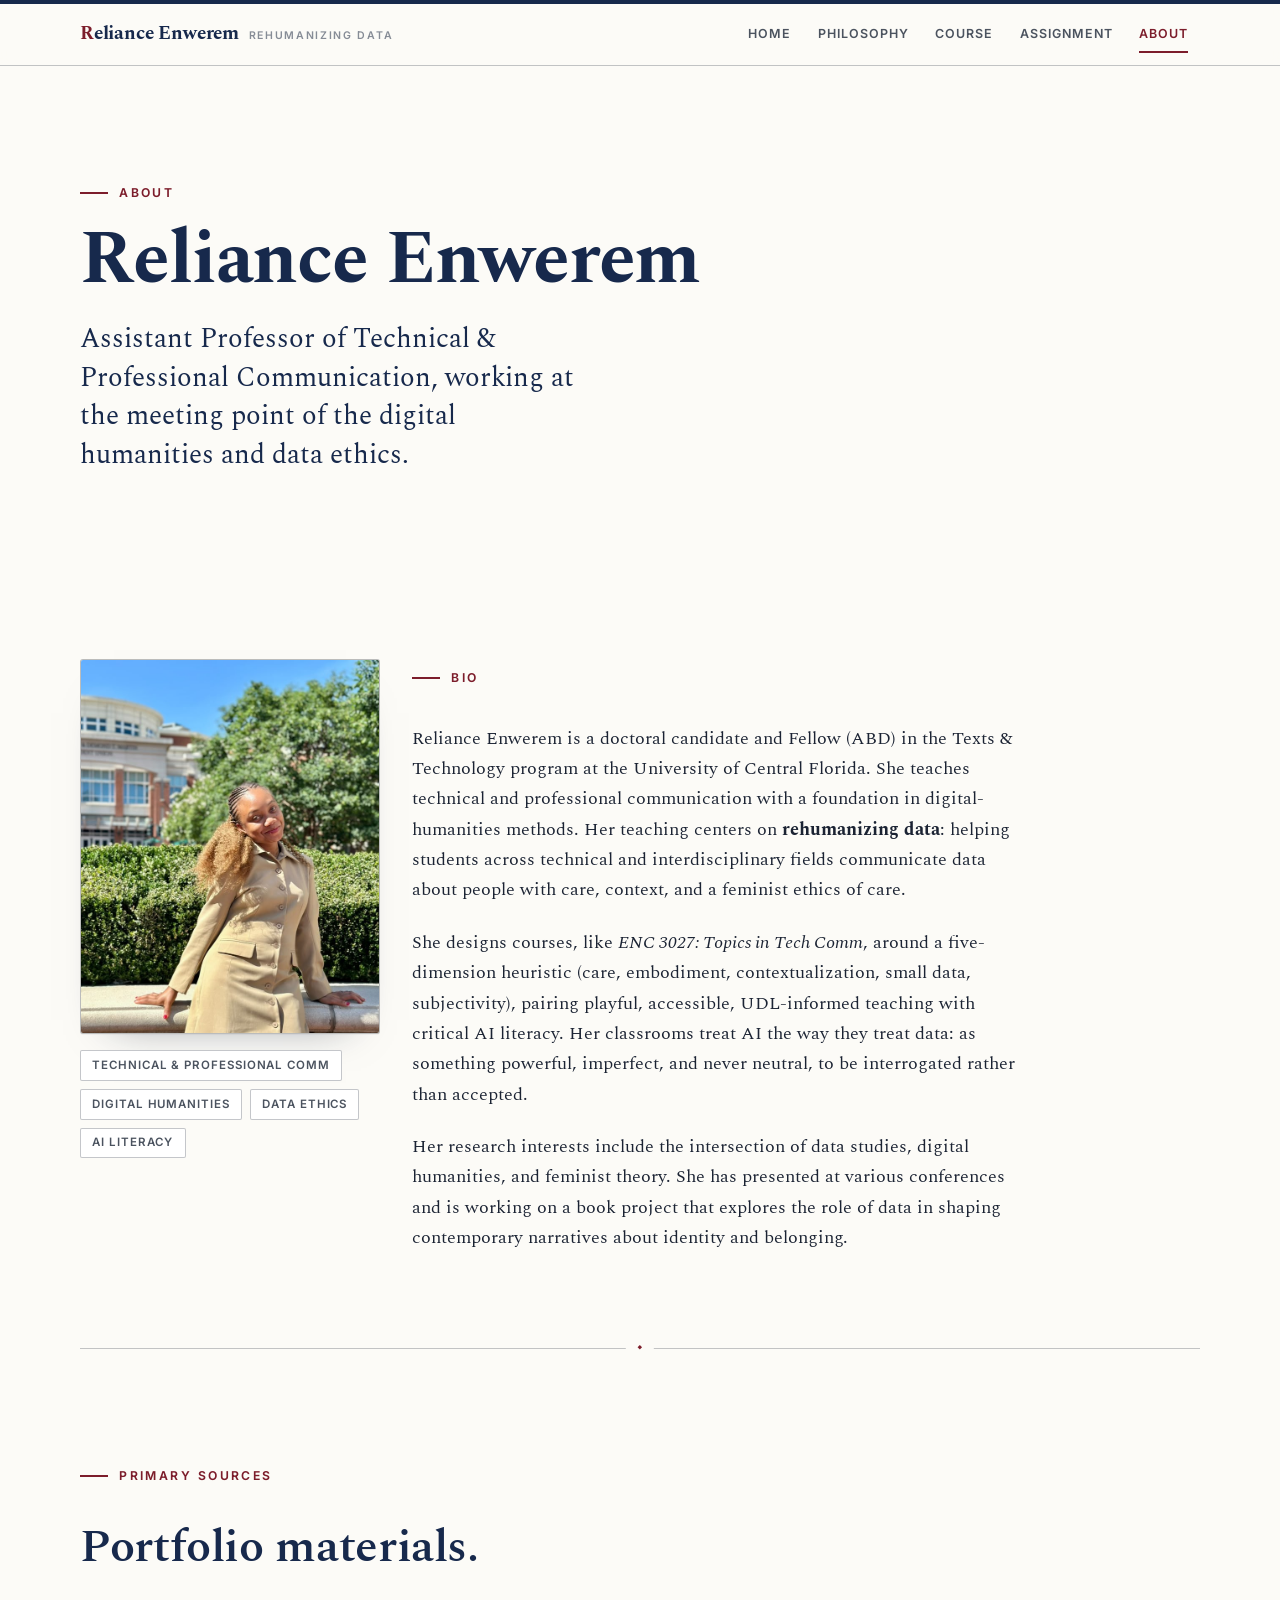
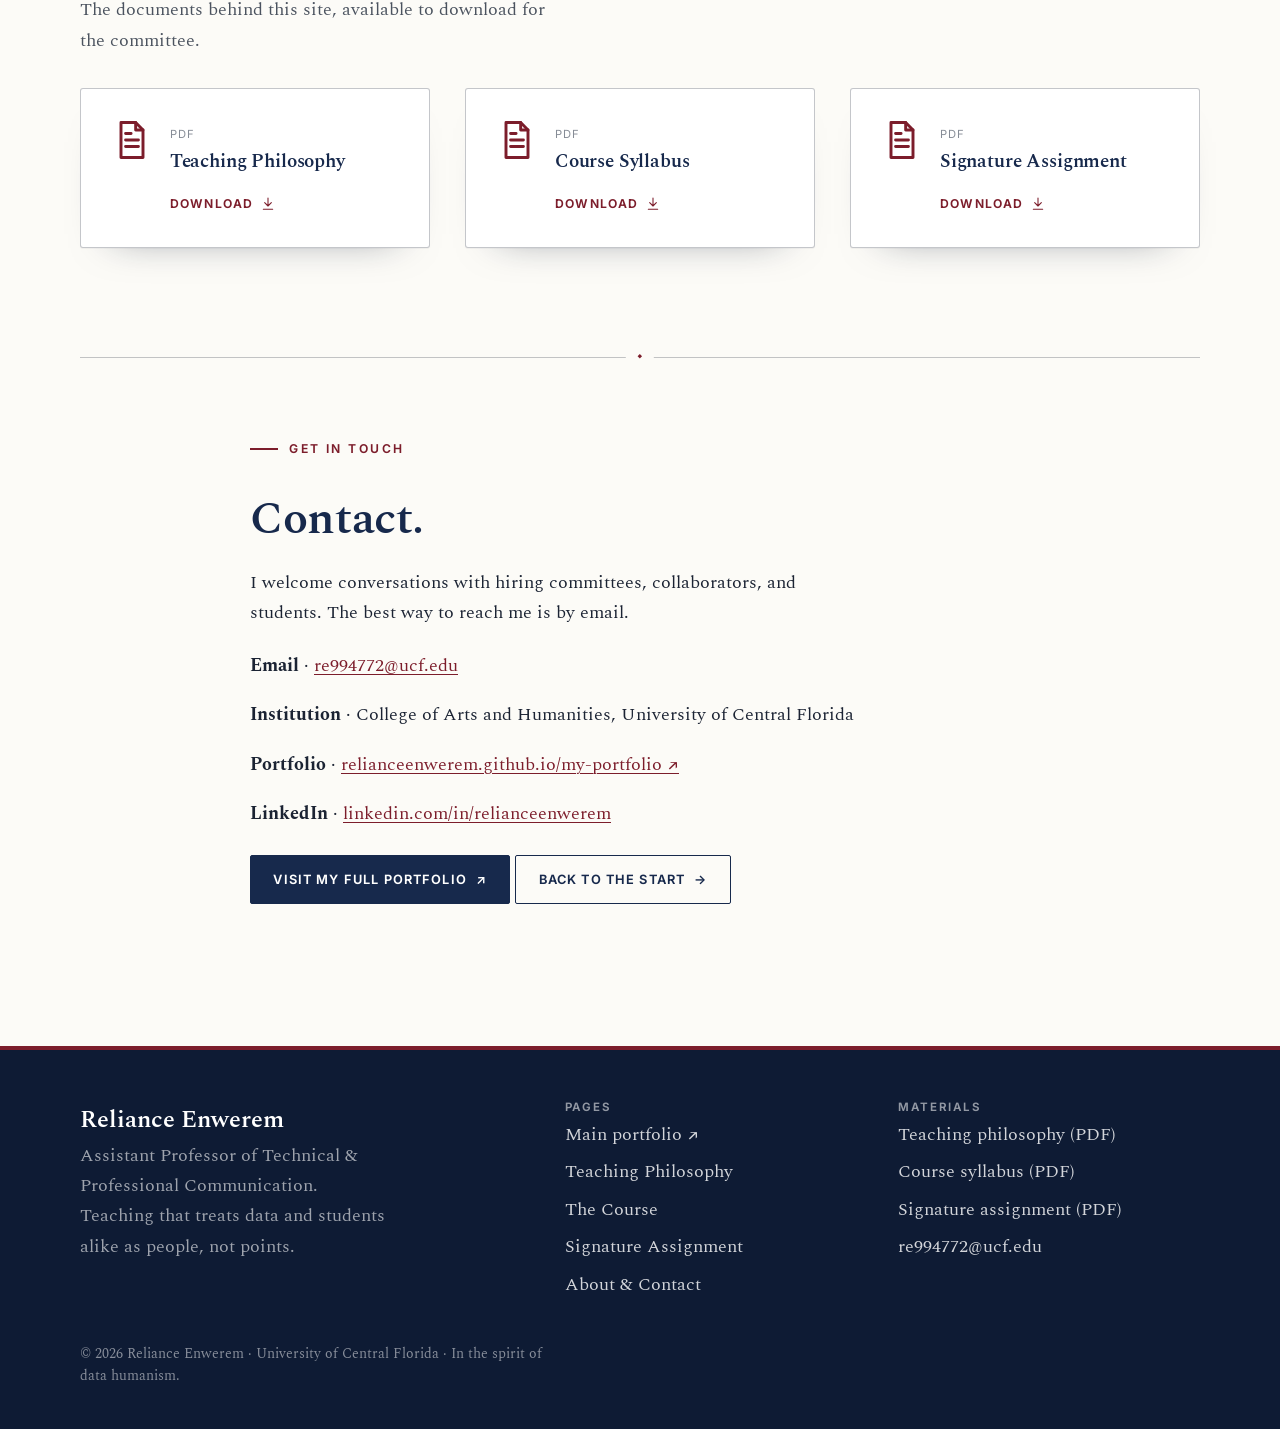
==== commit 616e17e4: "Update about/philosophy content and portrait asset Revise about.html copy and contact details (chang" ====
--- a/about.html
+++ b/about.html
@@ -50,7 +50,7 @@
       <div class="wrap">
         <div class="bio-layout reveal">
           <div>
-            <img class="portrait" src="assets/img/portrait.jpg" alt="Portrait of Reliance Enwerem" width="600" height="750" onerror="this.hidden=true; var f=document.getElementById('portrait-fallback'); if(f) f.hidden=false;">
+            <img class="portrait" src="assets/img/portrait.jpeg" alt="Portrait of Reliance Enwerem" width="600" height="750" onerror="this.hidden=true; var f=document.getElementById('portrait-fallback'); if(f) f.hidden=false;">
             <div class="photo-slot" id="portrait-fallback" role="img" aria-label="Portrait of Reliance Enwerem (image not yet added)" hidden>
               <span>Add your portrait at<br><code>assets/img/portrait.jpg</code></span>
             </div>
@@ -63,9 +63,9 @@
           </div>
           <div class="stack">
             <span class="overline">Bio</span>
-            <p>Reliance Enwerem is an Assistant Professor in the College of Arts and Humanities, teaching technical and professional communication with a foundation in digital-humanities methods. Her teaching centers on <strong>rehumanizing data</strong>: helping students across technical and interdisciplinary fields communicate data about people with care, context, and a feminist ethics of care.</p>
+            <p>Reliance Enwerem is a doctoral candidate and Fellow (ABD) in the Texts & Technology program at the University of Central Florida. She teaches technical and professional communication with a foundation in digital-humanities methods. Her teaching centers on <strong>rehumanizing data</strong>: helping students across technical and interdisciplinary fields communicate data about people with care, context, and a feminist ethics of care.</p>
             <p>She designs courses, like <em>ENC&nbsp;3027: Topics in Tech Comm</em>, around a five-dimension heuristic (care, embodiment, contextualization, small data, subjectivity), pairing playful, accessible, UDL-informed teaching with critical AI literacy. Her classrooms treat AI the way they treat data: as something powerful, imperfect, and never neutral, to be interrogated rather than accepted.</p>
-            <p class="muted"><span class="placeholder">To personalize: add your degrees and doctoral institution, prior appointments, research areas, and selected publications or projects.</span></p>
+            <p>Her research interests include the intersection of data studies, digital humanities, and feminist theory. She has presented at various conferences and is working on a book project that explores the role of data in shaping contemporary narratives about identity and belonging.</p>
           </div>
         </div>
       </div>
@@ -107,11 +107,10 @@
         <h2>Contact.</h2>
         <p>I welcome conversations with hiring committees, collaborators, and students. The best way to reach me is by email.</p>
         <ul style="list-style:none;padding:0;margin:0" class="stack">
-          <li><strong>Email</strong> &middot; <a href="mailto:re994772@ucf.edu">re994772@ucf.edu</a></li>
-          <li><strong>Office hours</strong> &middot; Mondays &amp; Wednesdays, 3&ndash;5&nbsp;p.m., and by appointment</li>
+          <li><strong>Email</strong> &middot; <a href="mailto:re994772@ucf.edu">re994772@ucf.edu</a></li>      
           <li><strong>Institution</strong> &middot; College of Arts and Humanities, University of Central Florida</li>
           <li><strong>Portfolio</strong> &middot; <a href="https://relianceenwerem.github.io/my-portfolio/" target="_blank" rel="noopener">relianceenwerem.github.io/my-portfolio <span aria-hidden="true">&#8599;</span></a></li>
-          <li class="muted"><strong>Other links</strong> &middot; <span class="placeholder">add LinkedIn, ORCID, or a scholarly profile</span></li>
+          <li><strong>LinkedIn</strong> &middot; <a href="https://www.linkedin.com/in/reliance-enwerem/" target="_blank" rel="noopener">linkedin.com/in/relianceenwerem</a></li>
         </ul>
         <p style="margin-top:1.6rem"><a class="btn" href="https://relianceenwerem.github.io/my-portfolio/" target="_blank" rel="noopener">Visit my full portfolio <span aria-hidden="true">&#8599;</span></a> <a class="btn btn-ghost" href="index.html">Back to the start <span aria-hidden="true">&rarr;</span></a></p>
       </div>
@@ -127,11 +126,10 @@
       <div>
         <h4>Pages</h4>
         <ul>
-          <li><a href="philosophy.html">Teaching Philosophy</a></li>
+          <li><a href="https://relianceenwerem.github.io/my-portfolio/" target="_blank" rel="noopener">Main portfolio <span aria-hidden="true">&#8599;</span></a></li><li><a href="philosophy.html">Teaching Philosophy</a></li>
           <li><a href="course.html">The Course</a></li>
           <li><a href="assignment.html">Signature Assignment</a></li>
           <li><a href="about.html">About &amp; Contact</a></li>
-          <li><a href="https://relianceenwerem.github.io/my-portfolio/" target="_blank" rel="noopener">Main portfolio <span aria-hidden="true">&#8599;</span></a></li>
         </ul>
       </div>
       <div>
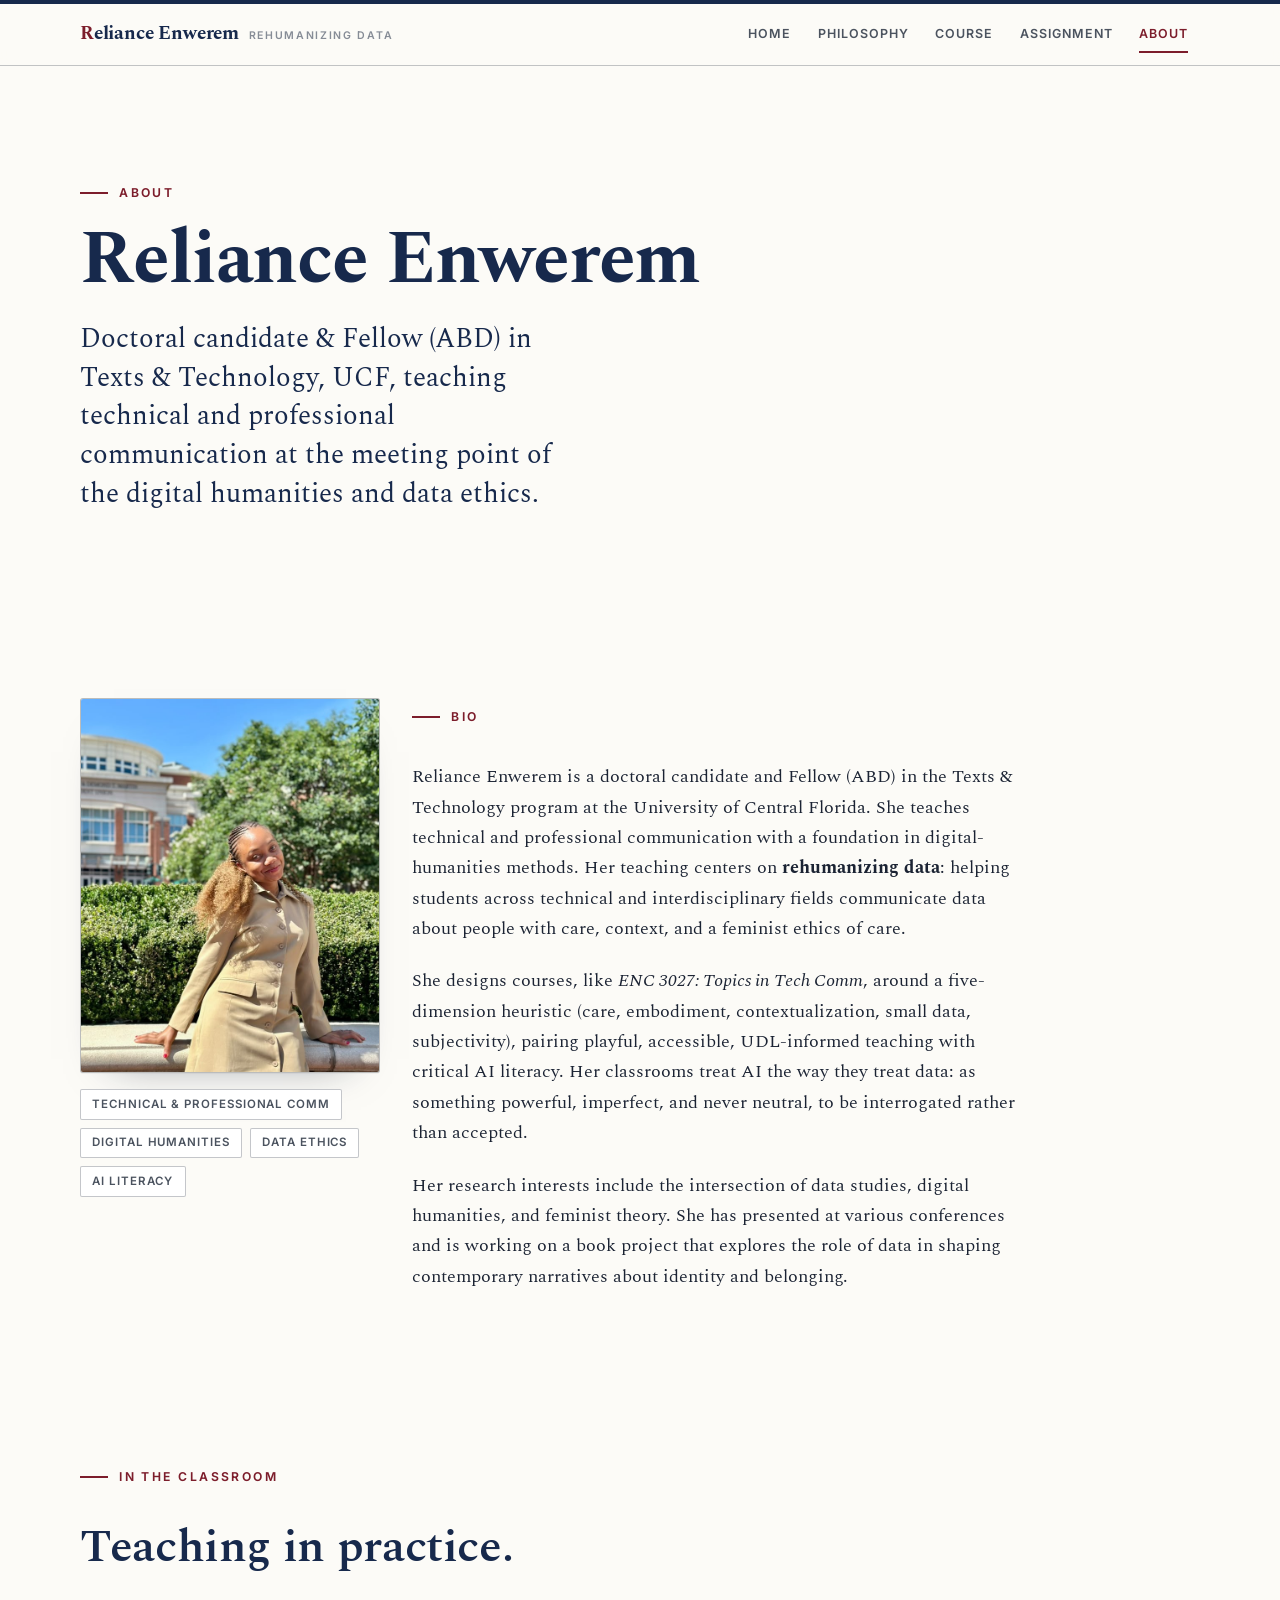
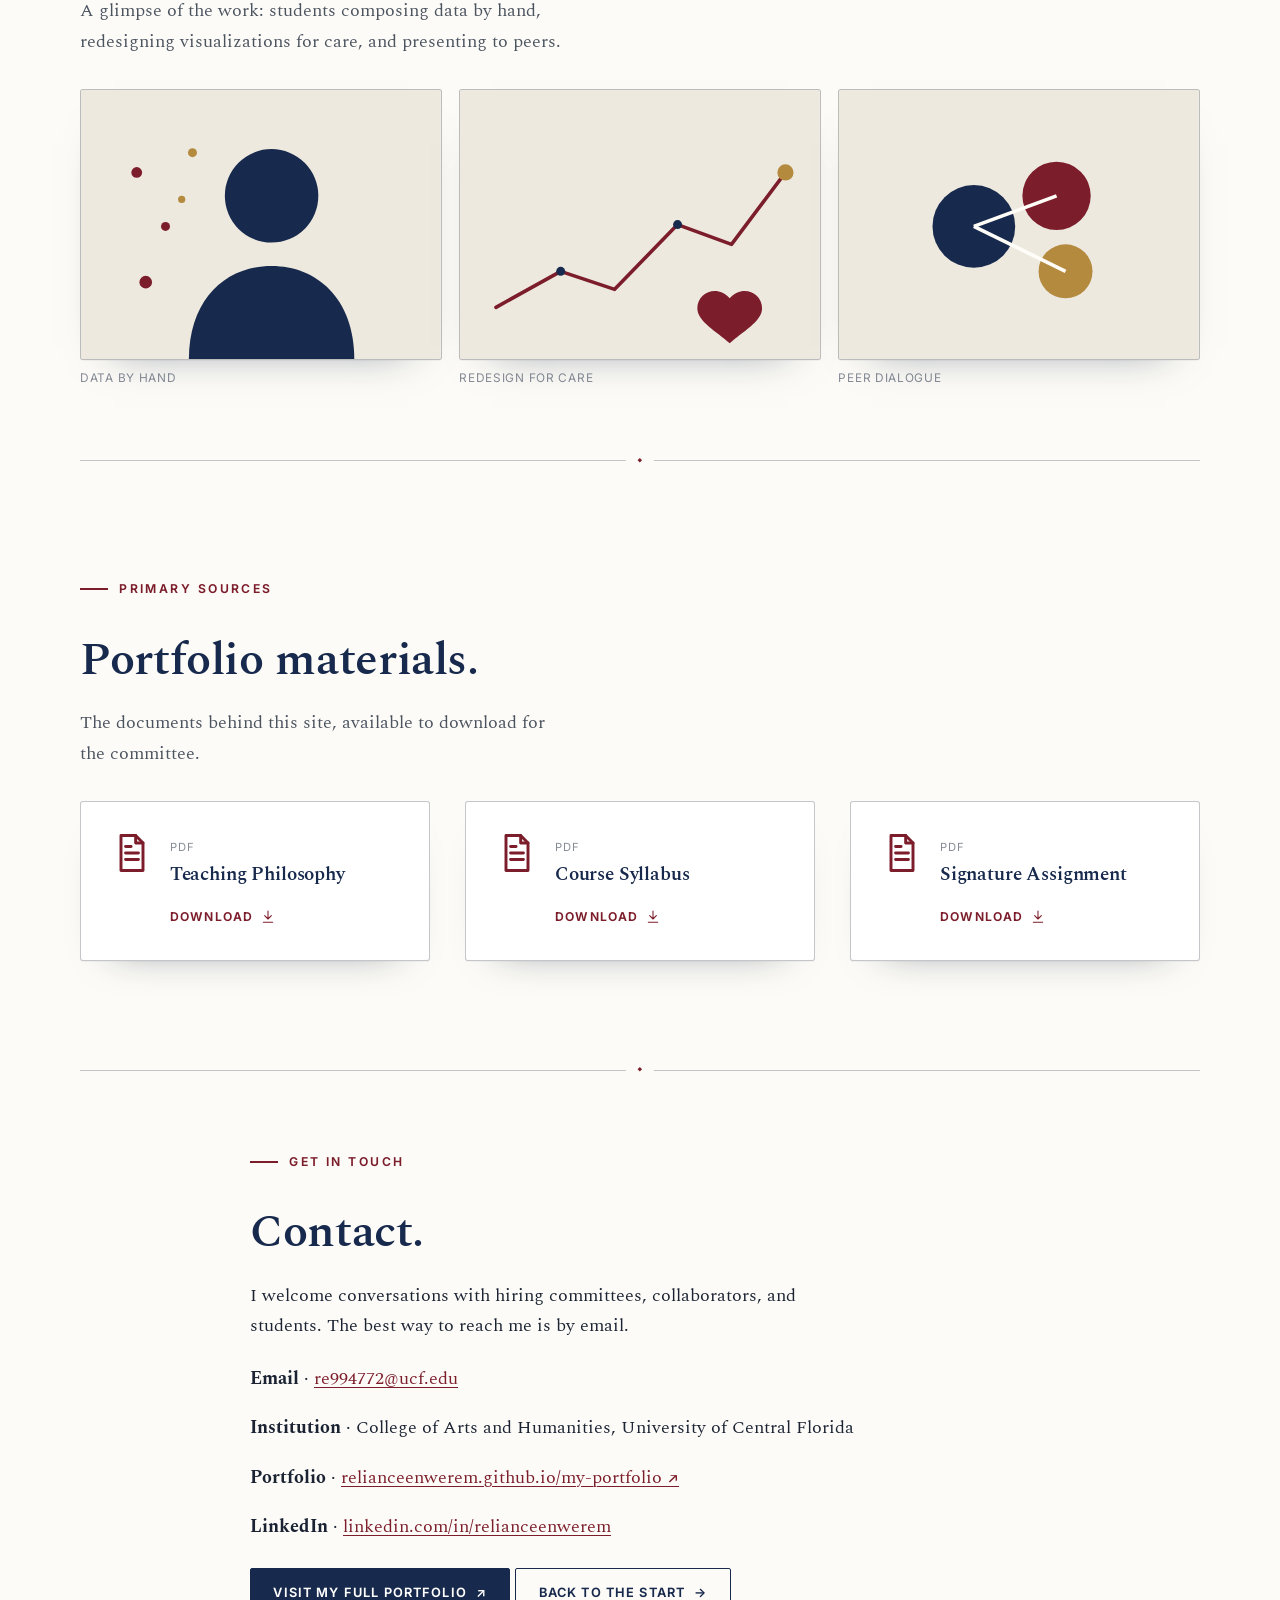
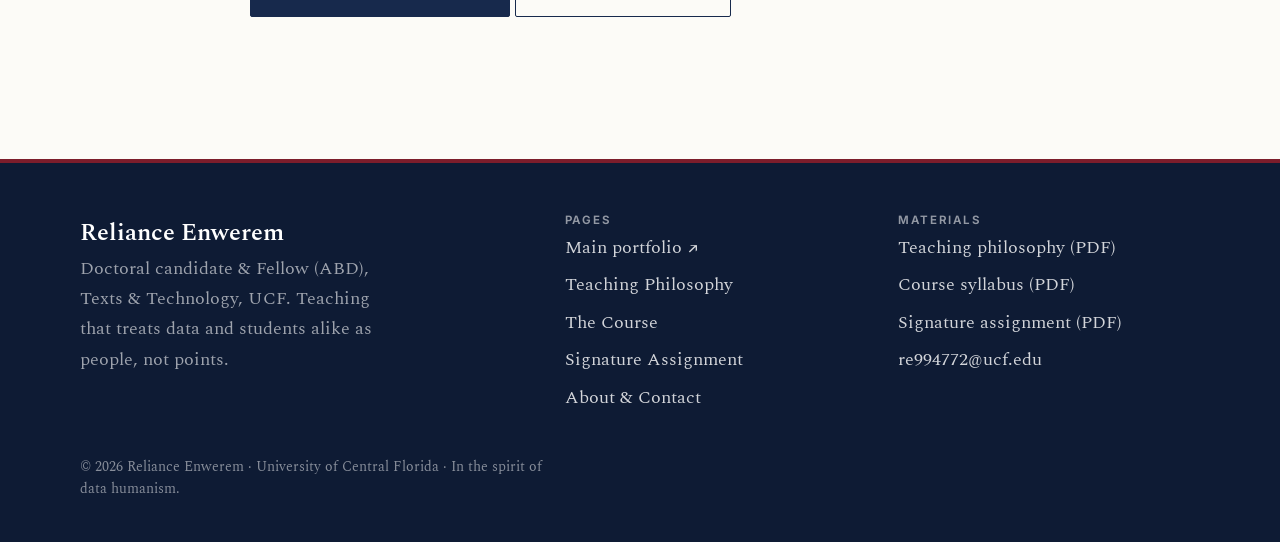
==== commit 2484d002: "Add hero artwork and about gallery; update bios Add inline SVG hero illustrations and a responsive h" ====
--- a/about.html
+++ b/about.html
@@ -5,7 +5,7 @@
   <meta name="viewport" content="width=device-width, initial-scale=1">
   <script>document.documentElement.classList.add('js');</script>
   <title>About &amp; Contact &middot; Reliance Enwerem</title>
-  <meta name="description" content="About Reliance Enwerem, Assistant Professor of Technical &amp; Professional Communication: teaching, digital humanities, and rehumanizing data. Contact and downloadable materials.">
+  <meta name="description" content="About Reliance Enwerem, teacher of technical and professional communication: teaching, digital humanities, and rehumanizing data. Contact and downloadable materials.">
   <link rel="preconnect" href="https://fonts.googleapis.com">
   <link rel="preconnect" href="https://fonts.gstatic.com" crossorigin>
   <link href="https://fonts.googleapis.com/css2?family=Spectral:ital,wght@0,400;0,500;0,600;0,700;1,400;1,500&family=Inter:wght@400;500;600;700&display=swap" rel="stylesheet">
@@ -42,7 +42,7 @@
       <div class="wrap">
         <span class="eyebrow-hand">about</span>
         <h1>Reliance Enwerem</h1>
-        <p class="lead">Assistant Professor of Technical &amp; Professional Communication, working at the meeting point of the digital humanities and data ethics.</p>
+        <p class="lead">Doctoral candidate &amp; Fellow (ABD) in Texts &amp; Technology, UCF, teaching technical and professional communication at the meeting point of the digital humanities and data ethics.</p>
       </div>
     </section>
 
@@ -52,7 +52,7 @@
           <div>
             <img class="portrait" src="assets/img/portrait.jpeg" alt="Portrait of Reliance Enwerem" width="600" height="750" onerror="this.hidden=true; var f=document.getElementById('portrait-fallback'); if(f) f.hidden=false;">
             <div class="photo-slot" id="portrait-fallback" role="img" aria-label="Portrait of Reliance Enwerem (image not yet added)" hidden>
-              <span>Add your portrait at<br><code>assets/img/portrait.jpg</code></span>
+              <span>Add your portrait at<br><code>assets/img/portrait.jpeg</code></span>
             </div>
             <ul class="chips" style="margin-top:1rem">
               <li class="chip">Technical &amp; Professional Comm</li>
@@ -63,10 +63,63 @@
           </div>
           <div class="stack">
             <span class="overline">Bio</span>
-            <p>Reliance Enwerem is a doctoral candidate and Fellow (ABD) in the Texts & Technology program at the University of Central Florida. She teaches technical and professional communication with a foundation in digital-humanities methods. Her teaching centers on <strong>rehumanizing data</strong>: helping students across technical and interdisciplinary fields communicate data about people with care, context, and a feminist ethics of care.</p>
+            <p>Reliance Enwerem is a doctoral candidate and Fellow (ABD) in the Texts &amp; Technology program at the University of Central Florida. She teaches technical and professional communication with a foundation in digital-humanities methods. Her teaching centers on <strong>rehumanizing data</strong>: helping students across technical and interdisciplinary fields communicate data about people with care, context, and a feminist ethics of care.</p>
             <p>She designs courses, like <em>ENC&nbsp;3027: Topics in Tech Comm</em>, around a five-dimension heuristic (care, embodiment, contextualization, small data, subjectivity), pairing playful, accessible, UDL-informed teaching with critical AI literacy. Her classrooms treat AI the way they treat data: as something powerful, imperfect, and never neutral, to be interrogated rather than accepted.</p>
             <p>Her research interests include the intersection of data studies, digital humanities, and feminist theory. She has presented at various conferences and is working on a book project that explores the role of data in shaping contemporary narratives about identity and belonging.</p>
           </div>
+        </div>
+      </div>
+    </section>
+
+    <!-- gallery -->
+    <section class="section-tight">
+      <div class="wrap">
+        <div class="stack reveal" style="margin-bottom:2rem">
+          <span class="overline">In the classroom</span>
+          <h2>Teaching in practice.</h2>
+          <p class="muted" style="max-width:54ch">A glimpse of the work: students composing data by hand, redesigning visualizations for care, and presenting to peers.</p>
+        </div>
+        <div class="gallery reveal">
+          <figure class="gallery-item">
+            <div class="gallery-frame">
+              <img src="assets/img/teaching-1.jpg" alt="Students composing data by hand" width="400" height="300" onerror="this.hidden=true; var s=this.nextElementSibling; if(s) s.removeAttribute('hidden');">
+              <svg viewBox="0 0 400 300" preserveAspectRatio="xMidYMid slice" hidden aria-hidden="true">
+                <rect width="400" height="300" fill="#eee9df"/>
+                <circle cx="212" cy="118" r="52" fill="#17294c"/>
+                <path d="M120 300 C120 232 162 196 212 196 C262 196 304 232 304 300 Z" fill="#17294c"/>
+                <g fill="#7c1d2b"><circle cx="62" cy="92" r="6"/><circle cx="94" cy="152" r="5"/><circle cx="72" cy="214" r="7"/></g>
+                <g fill="#b48a3f"><circle cx="124" cy="70" r="5"/><circle cx="112" cy="122" r="4"/></g>
+              </svg>
+            </div>
+            <figcaption class="gallery-cap">Data by hand</figcaption>
+          </figure>
+          <figure class="gallery-item">
+            <div class="gallery-frame">
+              <img src="assets/img/teaching-2.jpg" alt="A visualization redesigned to center a community" width="400" height="300" onerror="this.hidden=true; var s=this.nextElementSibling; if(s) s.removeAttribute('hidden');">
+              <svg viewBox="0 0 400 300" preserveAspectRatio="xMidYMid slice" hidden aria-hidden="true">
+                <rect width="400" height="300" fill="#eee9df"/>
+                <polyline points="40,242 112,202 172,222 242,150 302,172 362,92" fill="none" stroke="#7c1d2b" stroke-width="4" stroke-linecap="round" stroke-linejoin="round"/>
+                <g fill="#17294c"><circle cx="112" cy="202" r="5"/><circle cx="242" cy="150" r="5"/></g>
+                <circle cx="362" cy="92" r="9" fill="#b48a3f"/>
+                <path d="M300 232 c-14 -16 -36 -6 -36 11 c0 15 22 26 36 39 c14 -13 36 -24 36 -39 c0 -17 -22 -27 -36 -11 Z" fill="#7c1d2b"/>
+              </svg>
+            </div>
+            <figcaption class="gallery-cap">Redesign for care</figcaption>
+          </figure>
+          <figure class="gallery-item">
+            <div class="gallery-frame">
+              <img src="assets/img/teaching-3.jpg" alt="Students in peer dialogue during a presentation" width="400" height="300" onerror="this.hidden=true; var s=this.nextElementSibling; if(s) s.removeAttribute('hidden');">
+              <svg viewBox="0 0 400 300" preserveAspectRatio="xMidYMid slice" hidden aria-hidden="true">
+                <rect width="400" height="300" fill="#eee9df"/>
+                <circle cx="150" cy="152" r="46" fill="#17294c"/>
+                <circle cx="242" cy="118" r="38" fill="#7c1d2b"/>
+                <circle cx="252" cy="202" r="30" fill="#b48a3f"/>
+                <line x1="150" y1="152" x2="242" y2="118" stroke="#fffdf8" stroke-width="4"/>
+                <line x1="150" y1="152" x2="252" y2="202" stroke="#fffdf8" stroke-width="4"/>
+              </svg>
+            </div>
+            <figcaption class="gallery-cap">Peer dialogue</figcaption>
+          </figure>
         </div>
       </div>
     </section>
@@ -121,7 +174,7 @@
     <div class="wrap footer-grid">
       <div>
         <p class="footer-sig mb-0">Reliance Enwerem</p>
-        <p class="muted" style="max-width:34ch">Assistant Professor of Technical &amp; Professional Communication. Teaching that treats data and students alike as people, not points.</p>
+        <p class="muted" style="max-width:34ch">Doctoral candidate &amp; Fellow (ABD), Texts &amp; Technology, UCF. Teaching that treats data and students alike as people, not points.</p>
       </div>
       <div>
         <h4>Pages</h4>
--- a/assets/css/styles.css
+++ b/assets/css/styles.css
@@ -174,8 +174,34 @@
 .hero { position: relative; padding-block: clamp(3rem, 2rem + 6vw, 7rem) clamp(2.5rem, 2rem + 4vw, 5rem); }
 .hero h1 { margin-bottom: 0.25em; }
 .hero .thesis { font-family: var(--serif); font-style: italic; font-weight: 500; color: var(--crimson); }
-.hero-grid { display: grid; gap: 2.4rem; align-items: end; }
-@media (min-width: 860px) { .hero-grid { grid-template-columns: 1.45fr 1fr; } }
+.hero-grid { display: grid; gap: 2.4rem; align-items: center; }
+@media (min-width: 860px) { .hero-grid { grid-template-columns: 1.15fr 1fr; } }
+
+/* hero artwork (self-contained inline SVG per page) */
+.hero-media { display: flex; flex-direction: column; gap: 1rem; }
+.hero-art {
+  width: 100%; height: auto; display: block; border-radius: var(--radius);
+  background: var(--paper-card); border: 1px solid var(--line-strong); box-shadow: var(--shadow-card);
+}
+.hero-media .aside-note { max-width: none; }
+@media (max-width: 860px) { .hero-media { max-width: 460px; } }
+
+/* section band artwork (full-width thin illustrated strip) */
+.band { width: 100%; height: auto; display: block; }
+
+/* about gallery */
+.gallery { display: grid; grid-template-columns: repeat(3, 1fr); gap: 1.1rem; }
+@media (max-width: 620px) { .gallery { grid-template-columns: 1fr 1fr; } }
+.gallery-item { margin: 0; }
+.gallery-frame {
+  position: relative; aspect-ratio: 4 / 3; border: 1px solid var(--line-strong);
+  border-radius: var(--radius); overflow: hidden; background: var(--paper-deep); box-shadow: var(--shadow-card);
+}
+.gallery-frame img, .gallery-frame svg { position: absolute; inset: 0; width: 100%; height: 100%; object-fit: cover; display: block; }
+.gallery-cap {
+  font-family: var(--sans); font-size: 0.74rem; letter-spacing: 0.06em; text-transform: uppercase;
+  color: var(--ink-faint); margin: 0.55rem 0 0;
+}
 
 /* ---------- callouts (formerly hand annotations) ---------- */
 .aside-note {
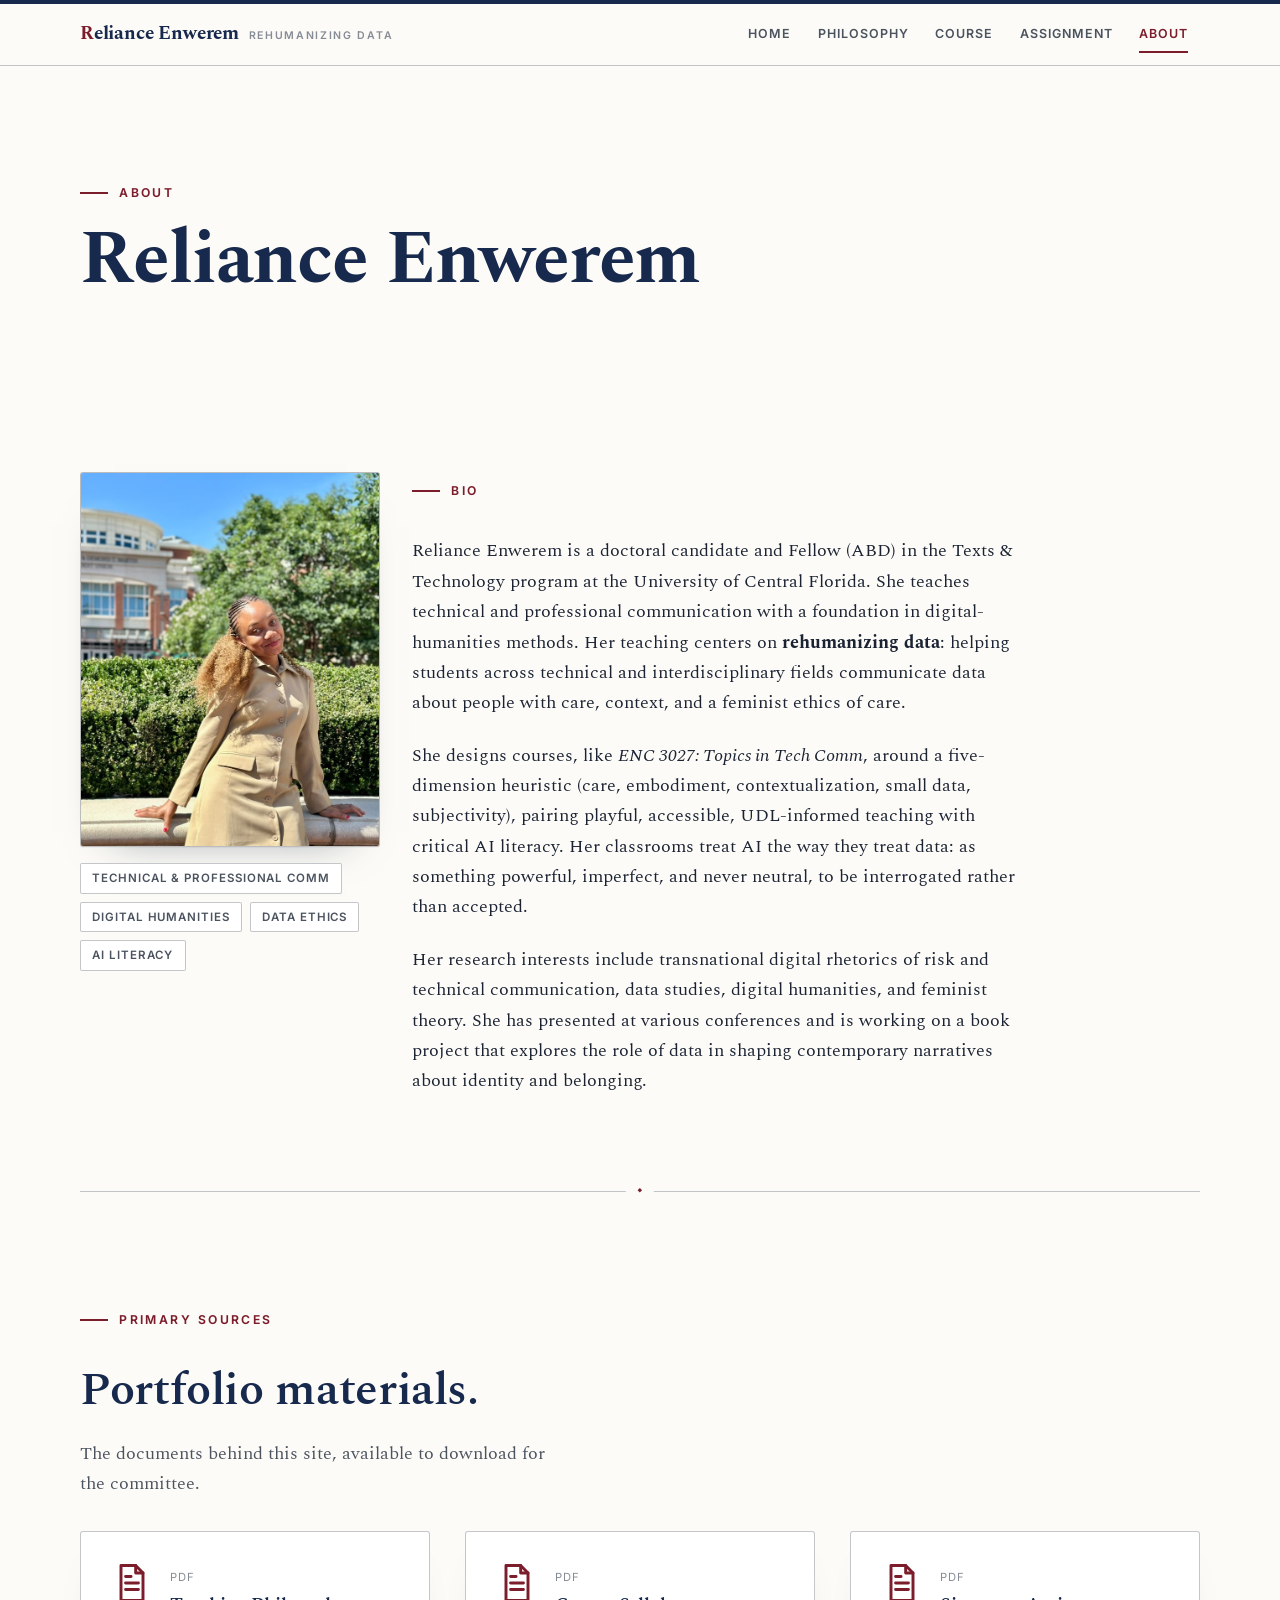
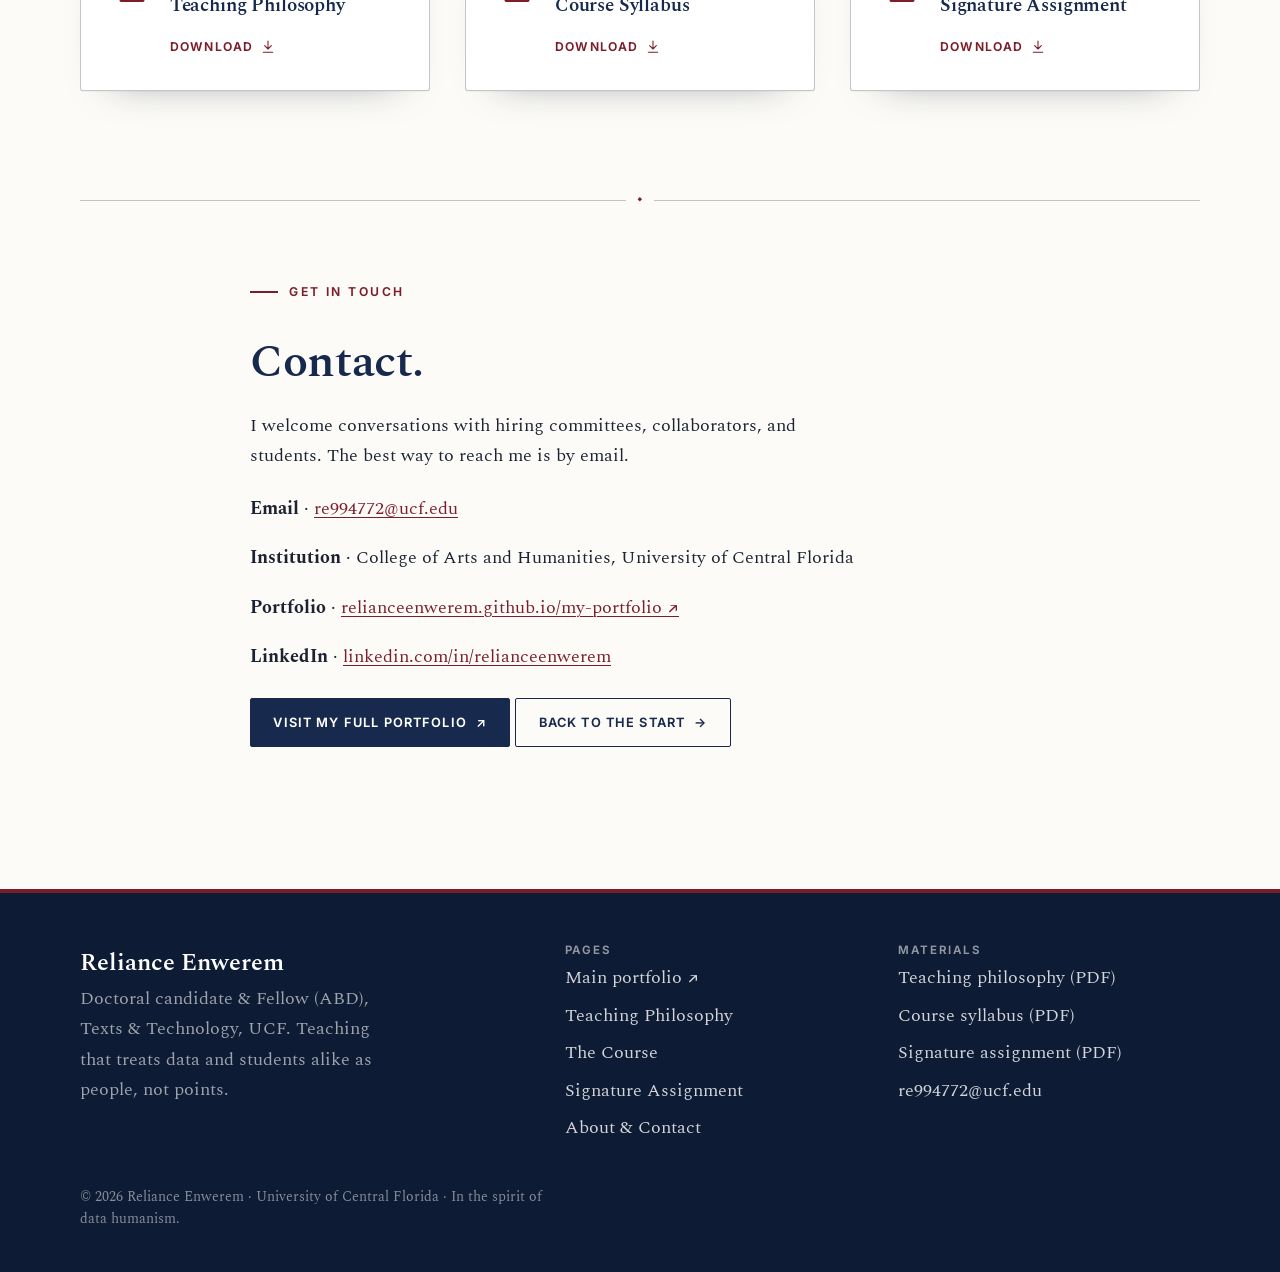
==== commit b09e31cc: "Revise about page: update bio and remove gallery Remove the lead intro paragraph under the H1, expan" ====
--- a/about.html
+++ b/about.html
@@ -42,7 +42,6 @@
       <div class="wrap">
         <span class="eyebrow-hand">about</span>
         <h1>Reliance Enwerem</h1>
-        <p class="lead">Doctoral candidate &amp; Fellow (ABD) in Texts &amp; Technology, UCF, teaching technical and professional communication at the meeting point of the digital humanities and data ethics.</p>
       </div>
     </section>
 
@@ -65,61 +64,8 @@
             <span class="overline">Bio</span>
             <p>Reliance Enwerem is a doctoral candidate and Fellow (ABD) in the Texts &amp; Technology program at the University of Central Florida. She teaches technical and professional communication with a foundation in digital-humanities methods. Her teaching centers on <strong>rehumanizing data</strong>: helping students across technical and interdisciplinary fields communicate data about people with care, context, and a feminist ethics of care.</p>
             <p>She designs courses, like <em>ENC&nbsp;3027: Topics in Tech Comm</em>, around a five-dimension heuristic (care, embodiment, contextualization, small data, subjectivity), pairing playful, accessible, UDL-informed teaching with critical AI literacy. Her classrooms treat AI the way they treat data: as something powerful, imperfect, and never neutral, to be interrogated rather than accepted.</p>
-            <p>Her research interests include the intersection of data studies, digital humanities, and feminist theory. She has presented at various conferences and is working on a book project that explores the role of data in shaping contemporary narratives about identity and belonging.</p>
+            <p>Her research interests include transnational digital rhetorics of risk and technical communication, data studies, digital humanities, and feminist theory. She has presented at various conferences and is working on a book project that explores the role of data in shaping contemporary narratives about identity and belonging.</p>
           </div>
-        </div>
-      </div>
-    </section>
-
-    <!-- gallery -->
-    <section class="section-tight">
-      <div class="wrap">
-        <div class="stack reveal" style="margin-bottom:2rem">
-          <span class="overline">In the classroom</span>
-          <h2>Teaching in practice.</h2>
-          <p class="muted" style="max-width:54ch">A glimpse of the work: students composing data by hand, redesigning visualizations for care, and presenting to peers.</p>
-        </div>
-        <div class="gallery reveal">
-          <figure class="gallery-item">
-            <div class="gallery-frame">
-              <img src="assets/img/teaching-1.jpg" alt="Students composing data by hand" width="400" height="300" onerror="this.hidden=true; var s=this.nextElementSibling; if(s) s.removeAttribute('hidden');">
-              <svg viewBox="0 0 400 300" preserveAspectRatio="xMidYMid slice" hidden aria-hidden="true">
-                <rect width="400" height="300" fill="#eee9df"/>
-                <circle cx="212" cy="118" r="52" fill="#17294c"/>
-                <path d="M120 300 C120 232 162 196 212 196 C262 196 304 232 304 300 Z" fill="#17294c"/>
-                <g fill="#7c1d2b"><circle cx="62" cy="92" r="6"/><circle cx="94" cy="152" r="5"/><circle cx="72" cy="214" r="7"/></g>
-                <g fill="#b48a3f"><circle cx="124" cy="70" r="5"/><circle cx="112" cy="122" r="4"/></g>
-              </svg>
-            </div>
-            <figcaption class="gallery-cap">Data by hand</figcaption>
-          </figure>
-          <figure class="gallery-item">
-            <div class="gallery-frame">
-              <img src="assets/img/teaching-2.jpg" alt="A visualization redesigned to center a community" width="400" height="300" onerror="this.hidden=true; var s=this.nextElementSibling; if(s) s.removeAttribute('hidden');">
-              <svg viewBox="0 0 400 300" preserveAspectRatio="xMidYMid slice" hidden aria-hidden="true">
-                <rect width="400" height="300" fill="#eee9df"/>
-                <polyline points="40,242 112,202 172,222 242,150 302,172 362,92" fill="none" stroke="#7c1d2b" stroke-width="4" stroke-linecap="round" stroke-linejoin="round"/>
-                <g fill="#17294c"><circle cx="112" cy="202" r="5"/><circle cx="242" cy="150" r="5"/></g>
-                <circle cx="362" cy="92" r="9" fill="#b48a3f"/>
-                <path d="M300 232 c-14 -16 -36 -6 -36 11 c0 15 22 26 36 39 c14 -13 36 -24 36 -39 c0 -17 -22 -27 -36 -11 Z" fill="#7c1d2b"/>
-              </svg>
-            </div>
-            <figcaption class="gallery-cap">Redesign for care</figcaption>
-          </figure>
-          <figure class="gallery-item">
-            <div class="gallery-frame">
-              <img src="assets/img/teaching-3.jpg" alt="Students in peer dialogue during a presentation" width="400" height="300" onerror="this.hidden=true; var s=this.nextElementSibling; if(s) s.removeAttribute('hidden');">
-              <svg viewBox="0 0 400 300" preserveAspectRatio="xMidYMid slice" hidden aria-hidden="true">
-                <rect width="400" height="300" fill="#eee9df"/>
-                <circle cx="150" cy="152" r="46" fill="#17294c"/>
-                <circle cx="242" cy="118" r="38" fill="#7c1d2b"/>
-                <circle cx="252" cy="202" r="30" fill="#b48a3f"/>
-                <line x1="150" y1="152" x2="242" y2="118" stroke="#fffdf8" stroke-width="4"/>
-                <line x1="150" y1="152" x2="252" y2="202" stroke="#fffdf8" stroke-width="4"/>
-              </svg>
-            </div>
-            <figcaption class="gallery-cap">Peer dialogue</figcaption>
-          </figure>
         </div>
       </div>
     </section>
